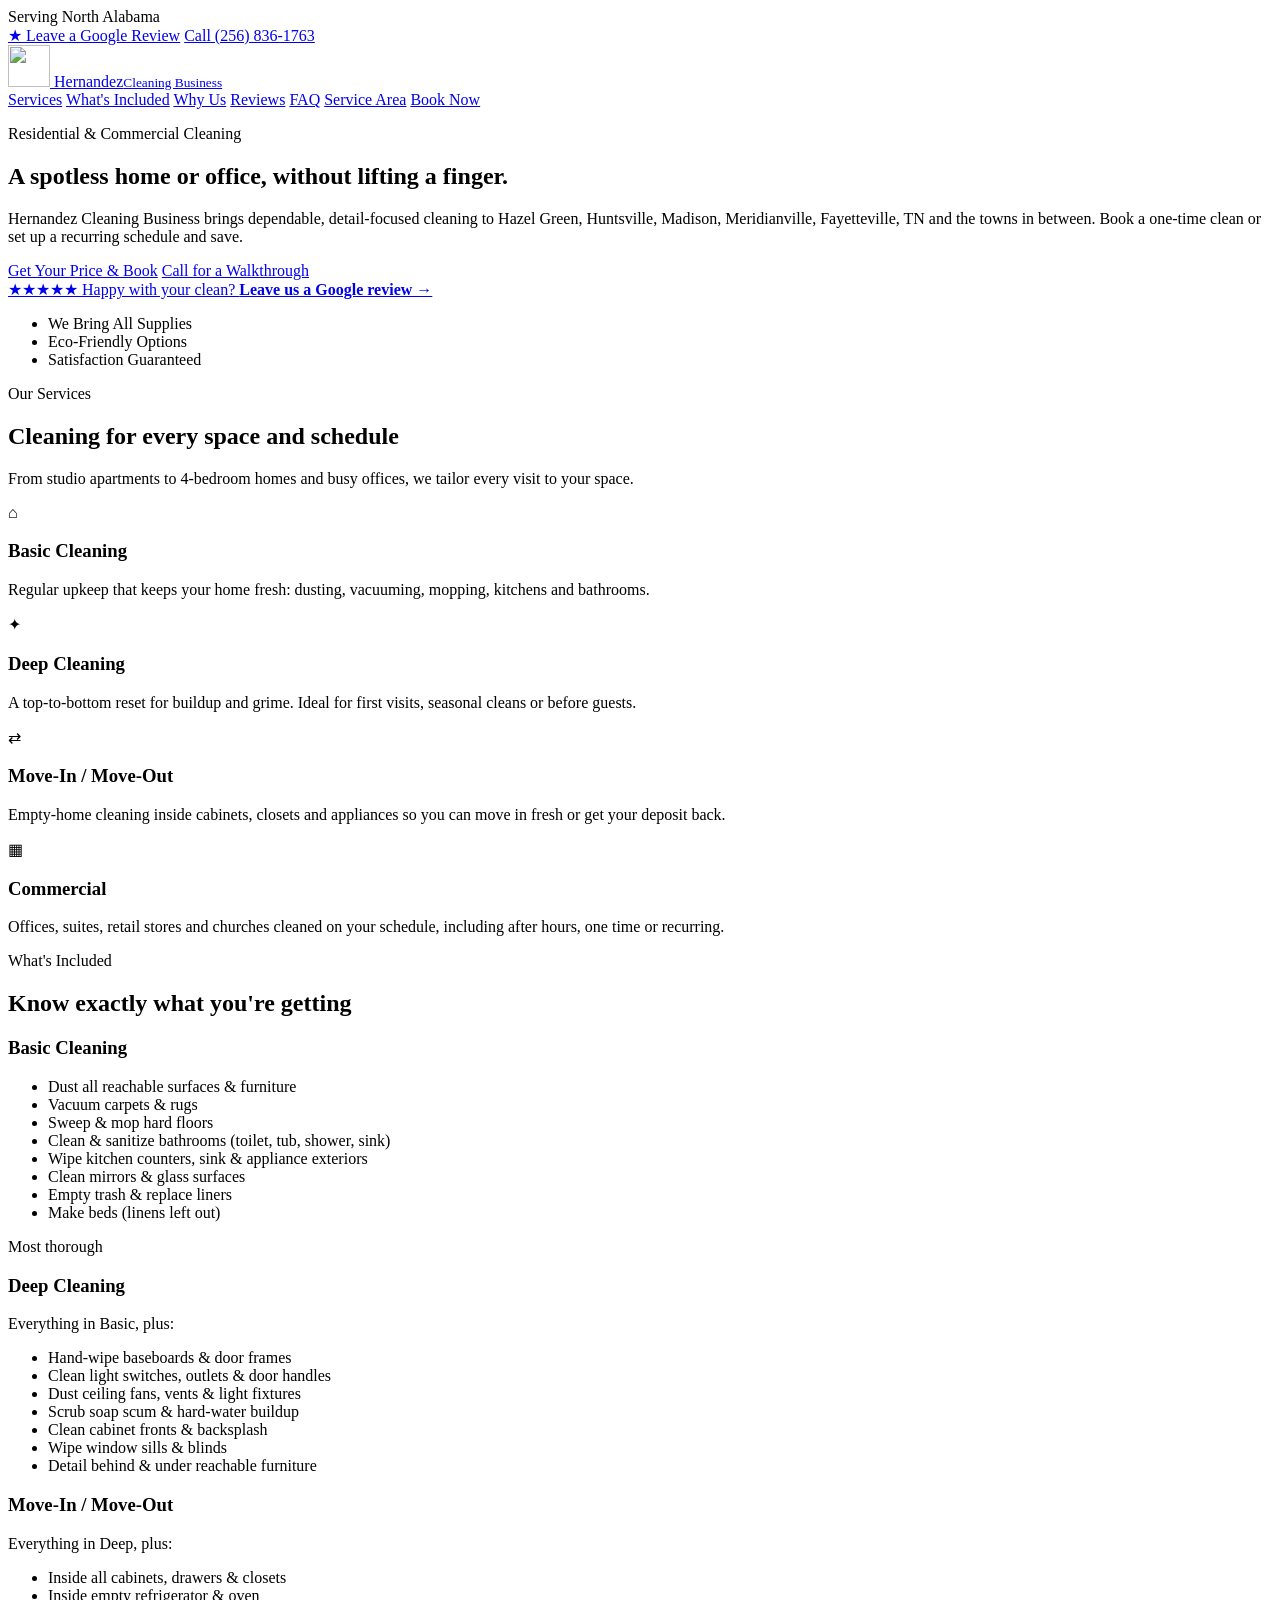
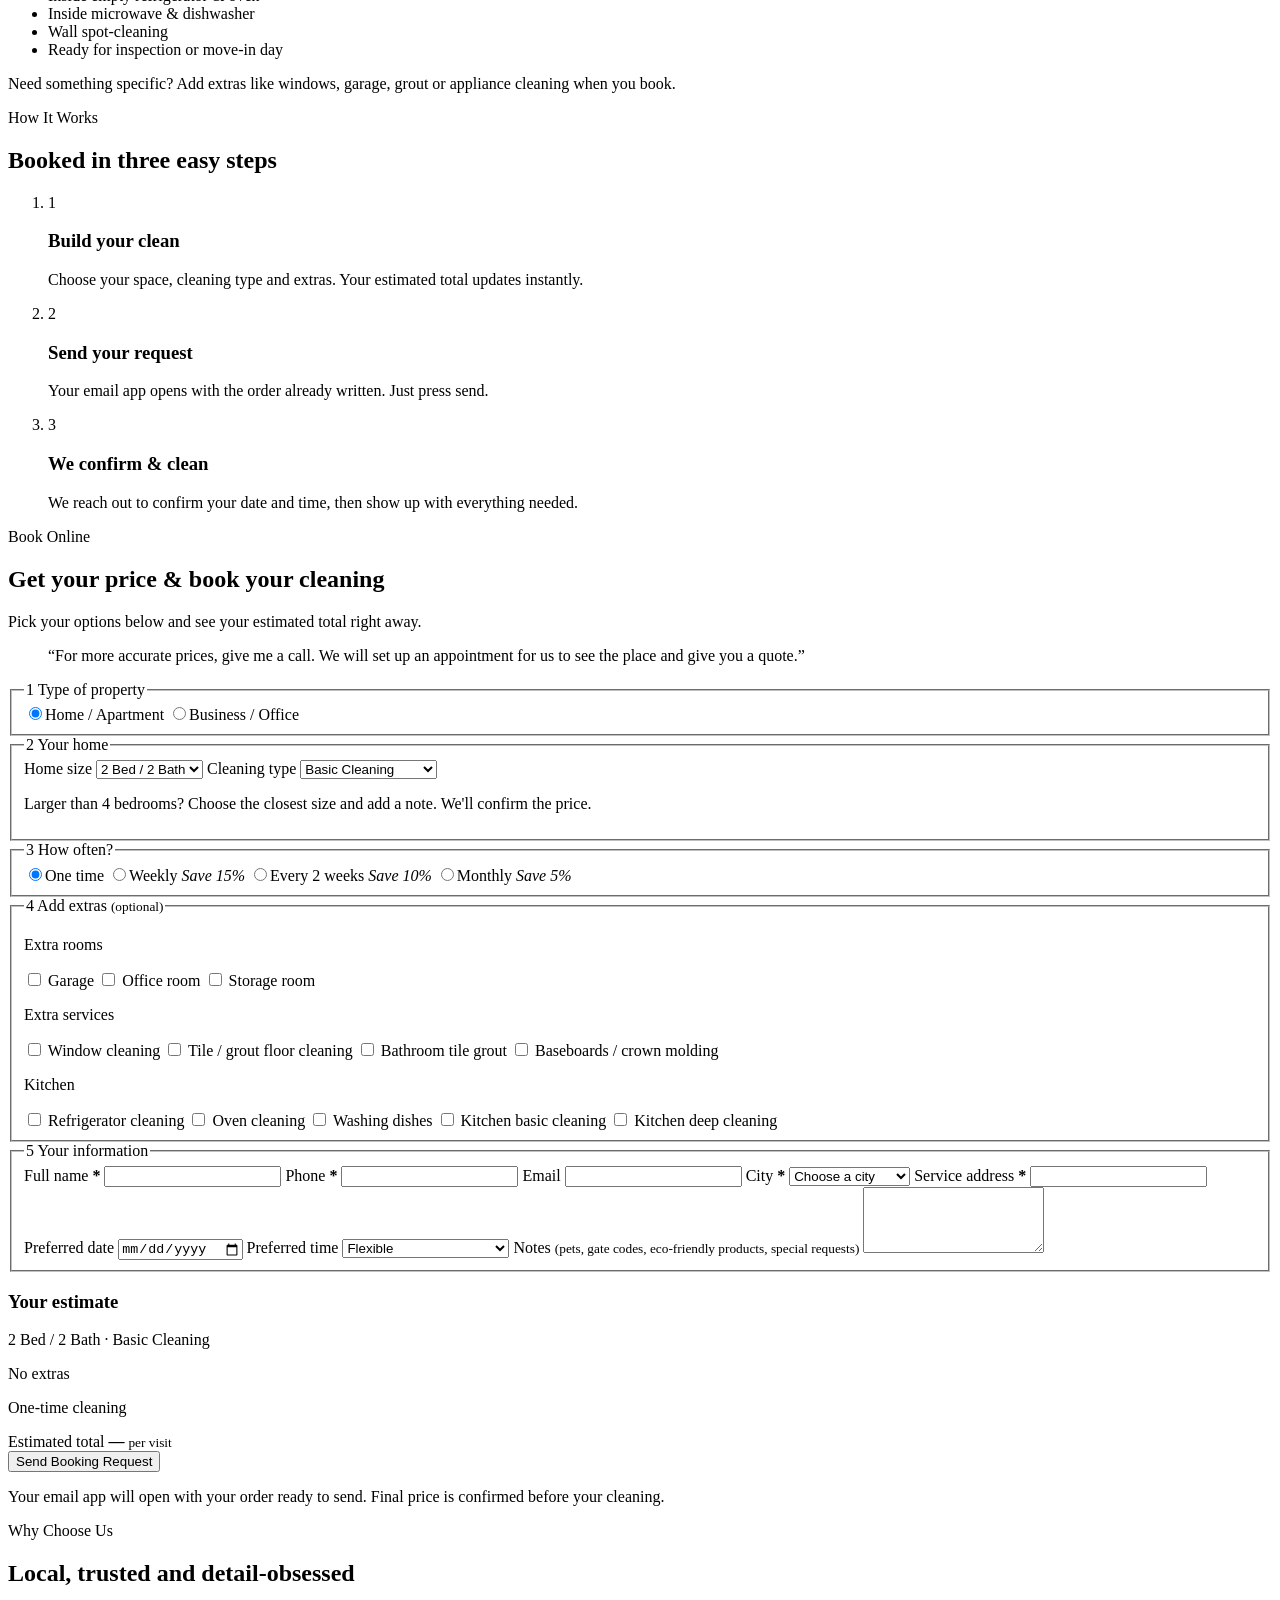
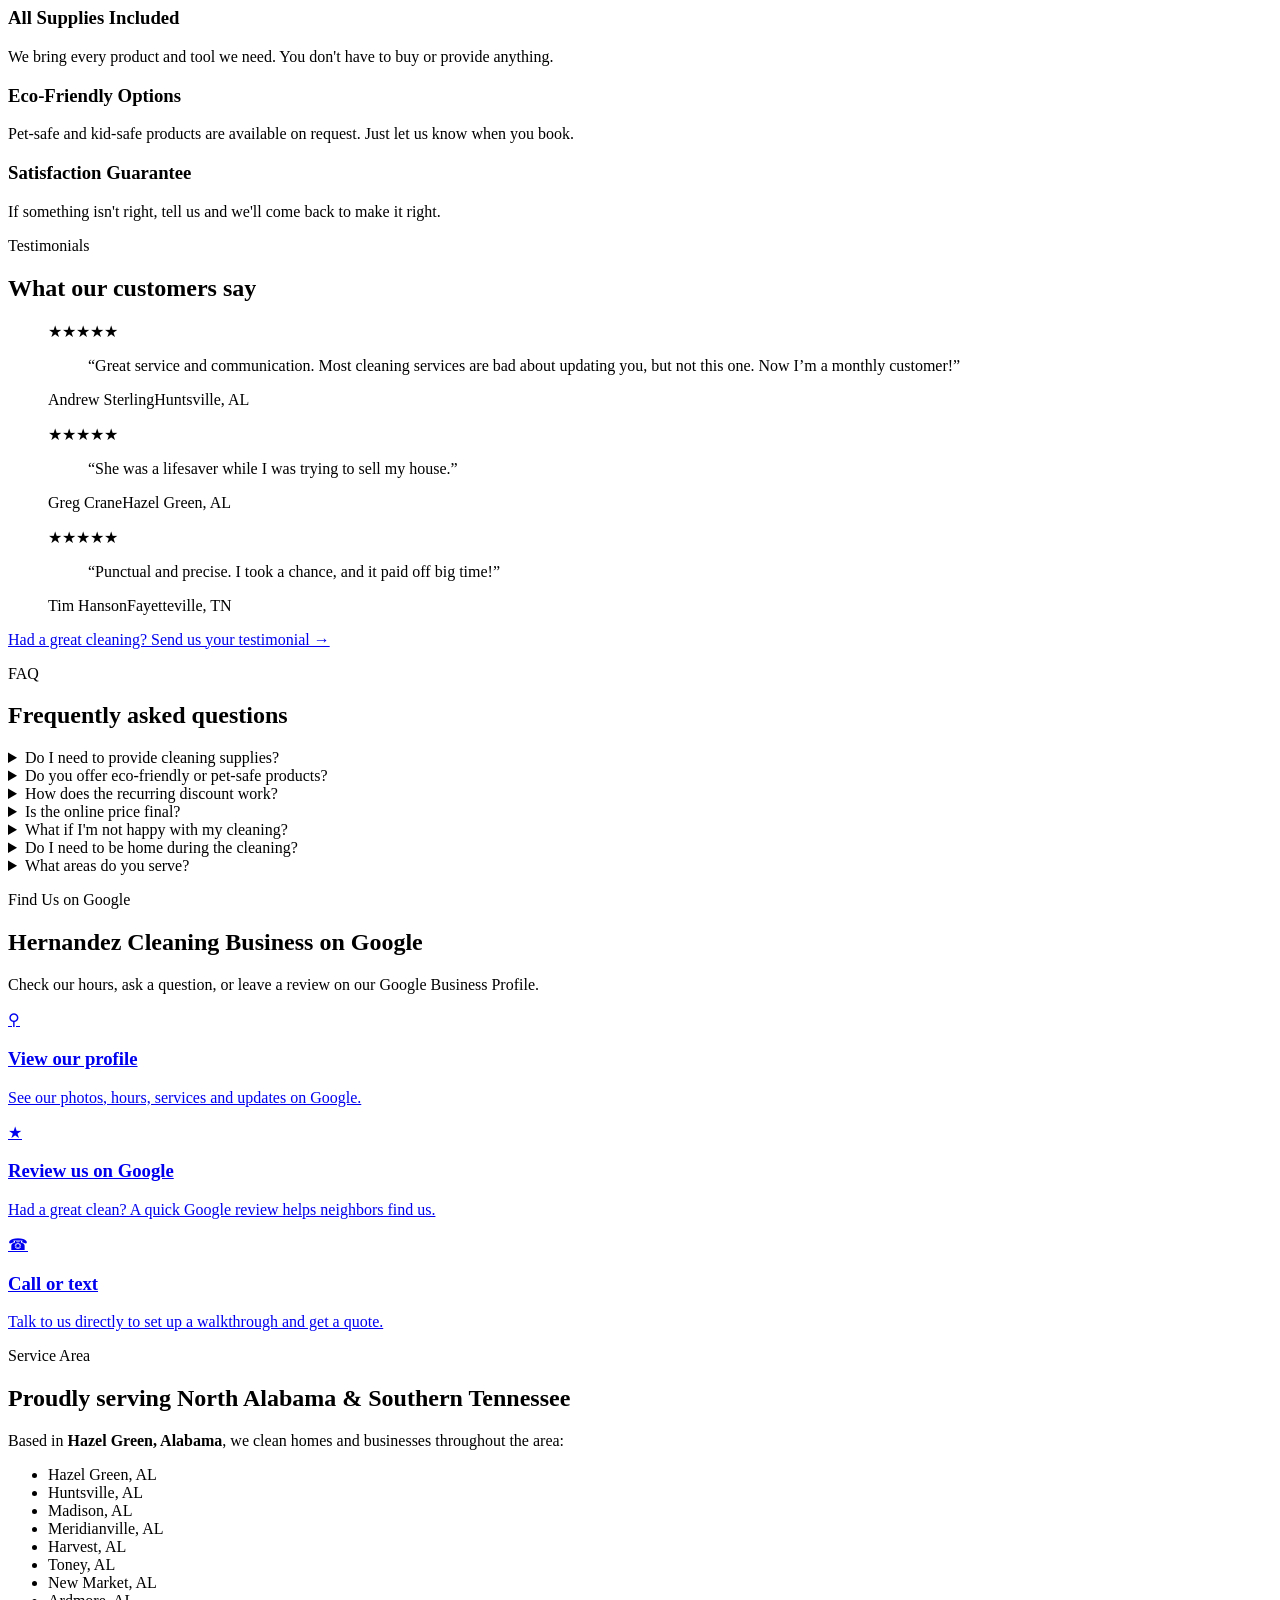
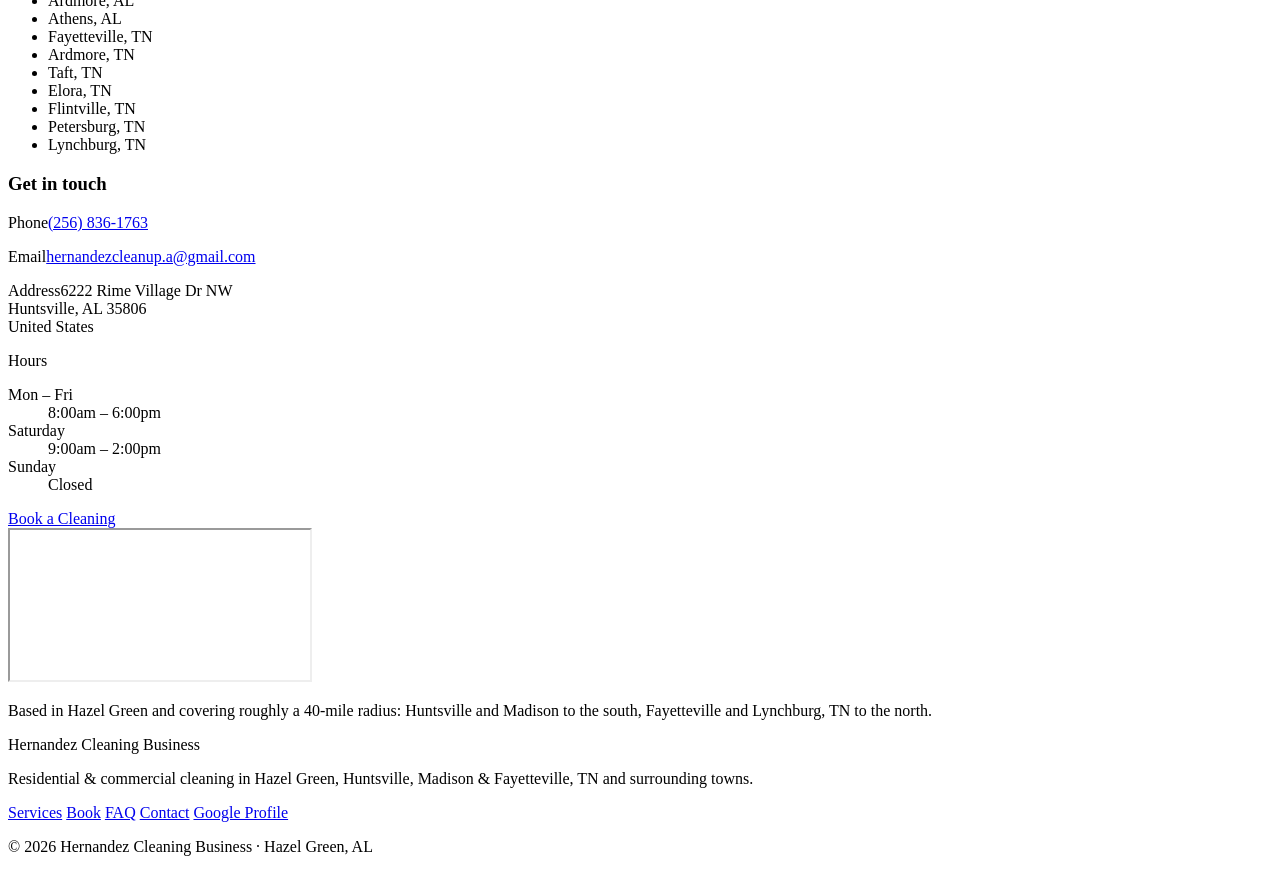
==== index.html @ dbc8b39c "verification" ====
<!DOCTYPE html>
<html lang="en">
<head>
  <meta charset="UTF-8">
  <meta name="viewport" content="width=device-width, initial-scale=1.0">
  <title>Hernandez Cleaning Business | House &amp; Office Cleaning in Huntsville, Madison, Hazel Green &amp; Fayetteville, TN</title>
  <meta name="description" content="Residential and commercial cleaning in Hazel Green, Huntsville, Madison, Meridianville, AL and Fayetteville, TN. Basic, deep, move-in and move-out cleaning. One-time or recurring service. Book online in minutes.">
  <!-- TODO: replace example.com with your real domain once hosted -->
  <link rel="canonical" href="https://www.example.com/">
  <meta name="geo.region" content="US-AL">
  <meta name="geo.placename" content="Hazel Green">
  <meta name="theme-color" content="#23322C">

  <meta property="og:type" content="website">
  <meta property="og:title" content="Hernandez Cleaning Business">
  <meta property="og:description" content="Residential and commercial cleaning in Hazel Green, Huntsville, Madison, Meridianville, AL, Fayetteville, TN and surrounding towns.">
  <meta property="og:url" content="https://www.example.com/">
  <meta property="og:image" content="https://www.example.com/hero-cleaning-supplies.jpg">

  <link rel="icon" href="favicon.ico" sizes="any">
  <link rel="icon" type="image/png" sizes="32x32" href="favicon-32.png">
  <link rel="apple-touch-icon" href="apple-touch-icon.png">

  <link rel="preconnect" href="https://fonts.googleapis.com">
  <link rel="preconnect" href="https://fonts.gstatic.com" crossorigin>
  <link href="https://fonts.googleapis.com/css2?family=Playfair+Display:wght@600;700&family=Inter:wght@400;500;600;700&display=swap" rel="stylesheet">
  <link rel="stylesheet" href="styles.css">

  <!-- Schema.org structured data: helps Google show business info in search results -->
  <script type="application/ld+json">
  {
    "@context": "https://schema.org",
    "@type": "HouseCleaningService",
    "@id": "https://www.example.com/#business",
    "name": "Hernandez Cleaning Business",
    "description": "Residential and commercial cleaning service based in Hazel Green, Alabama, serving Huntsville, Madison, Meridianville, Harvest, Toney, New Market, Ardmore and Athens, AL, plus Fayetteville, Taft, Elora, Flintville, Petersburg and Lynchburg, TN. Basic, deep, move-in and move-out cleaning, one-time or recurring.",
    "url": "https://www.example.com/",
    "email": "hernandezcleanup.a@gmail.com",
    "telephone": "+1-256-836-1763",
    "priceRange": "$$",
    "address": {
      "@type": "PostalAddress",
      "streetAddress": "6222 Rime Village Dr NW",
      "addressLocality": "Huntsville",
      "addressRegion": "AL",
      "postalCode": "35806",
      "addressCountry": "US"
    },
    "areaServed": [
      { "@type": "City", "name": "Hazel Green, AL" },
      { "@type": "City", "name": "Huntsville, AL" },
      { "@type": "City", "name": "Madison, AL" },
      { "@type": "City", "name": "Meridianville, AL" },
      { "@type": "City", "name": "Harvest, AL" },
      { "@type": "City", "name": "Toney, AL" },
      { "@type": "City", "name": "New Market, AL" },
      { "@type": "City", "name": "Ardmore, AL" },
      { "@type": "City", "name": "Athens, AL" },
      { "@type": "City", "name": "Fayetteville, TN" },
      { "@type": "City", "name": "Ardmore, TN" },
      { "@type": "City", "name": "Taft, TN" },
      { "@type": "City", "name": "Elora, TN" },
      { "@type": "City", "name": "Flintville, TN" },
      { "@type": "City", "name": "Petersburg, TN" },
      { "@type": "City", "name": "Lynchburg, TN" }
    ],
    "geo": { "@type": "GeoCoordinates", "latitude": 34.9323, "longitude": -86.5719 },
    "hasMap": "https://www.google.com/maps/place/Hazel+Green,+AL+35750",
    "openingHoursSpecification": [
      { "@type": "OpeningHoursSpecification", "dayOfWeek": ["Monday", "Tuesday", "Wednesday", "Thursday", "Friday"], "opens": "08:00", "closes": "18:00" },
      { "@type": "OpeningHoursSpecification", "dayOfWeek": "Saturday", "opens": "09:00", "closes": "14:00" }
    ],
    "currenciesAccepted": "USD",
    "potentialAction": {
      "@type": "ReserveAction",
      "target": "https://www.example.com/#order",
      "name": "Book a cleaning"
    },
    "sameAs": [
      "https://www.google.com/search?q=Hernandez+Cleaning+Business+Hazel+Green+AL"
    ],
    "hasOfferCatalog": {
      "@type": "OfferCatalog",
      "name": "Cleaning Services",
      "itemListElement": [
        { "@type": "Offer", "itemOffered": { "@type": "Service", "name": "Basic House Cleaning" } },
        { "@type": "Offer", "itemOffered": { "@type": "Service", "name": "Deep House Cleaning" } },
        { "@type": "Offer", "itemOffered": { "@type": "Service", "name": "Move-In Cleaning" } },
        { "@type": "Offer", "itemOffered": { "@type": "Service", "name": "Move-Out Cleaning" } },
        { "@type": "Offer", "itemOffered": { "@type": "Service", "name": "Commercial Office Cleaning" } },
        { "@type": "Offer", "itemOffered": { "@type": "Service", "name": "Recurring Cleaning (weekly, biweekly, monthly)" } }
      ]
    }
  }
  </script>
</head>
<body>

  <div class="topbar">
    <div class="container topbar-inner">
      <span>Serving North Alabama</span>
      <div class="topbar-links">
        <!-- TODO: replace with the review link from the Google Business Profile dashboard ("Ask for reviews") -->
        <a href="https://www.google.com/search?q=Hernandez+Cleaning+Business+Hazel+Green+AL+reviews" target="_blank" rel="noopener">&#9733; Leave a Google Review</a>
        <a href="tel:+12568361763">Call (256) 836-1763</a>
      </div>
    </div>
  </div>

  <header class="site-header">
    <div class="container header-inner">
      <a href="#top" class="logo">
        <img class="logo-mark" src="logo-mark.png" width="42" height="42" alt="">
        <span class="logo-text">Hernandez<small>Cleaning Business</small></span>
      </a>
      <nav aria-label="Main">
        <a href="#services">Services</a>
        <a href="#included">What's Included</a>
        <a href="#why">Why Us</a>
        <a href="#reviews">Reviews</a>
        <a href="#faq">FAQ</a>
        <a href="#contact">Service Area</a>
        <a href="#order" class="btn btn-sm">Book Now</a>
      </nav>
    </div>
  </header>

  <main id="top">

    <!-- Hero -->
    <section class="hero">
      <div class="container hero-inner">
        <p class="eyebrow">Residential &amp; Commercial Cleaning</p>
        <h1>A spotless home or office, without lifting a finger.</h1>
        <p class="lead">Hernandez Cleaning Business brings dependable, detail-focused cleaning to Hazel Green, Huntsville, Madison, Meridianville, Fayetteville, TN and the towns in between. Book a one-time clean or set up a recurring schedule and save.</p>
        <div class="hero-buttons">
          <a href="#order" class="btn btn-light">Get Your Price &amp; Book</a>
          <a href="tel:+12568361763" class="btn btn-ghost">Call for a Walkthrough</a>
        </div>
        <!-- TODO: replace with the review link from the Google Business Profile dashboard ("Ask for reviews") -->
        <a href="https://www.google.com/search?q=Hernandez+Cleaning+Business+Hazel+Green+AL+reviews" class="review-link" target="_blank" rel="noopener">
          <span class="review-stars" aria-hidden="true">&#9733;&#9733;&#9733;&#9733;&#9733;</span>
          Happy with your clean? <strong>Leave us a Google review &rarr;</strong>
        </a>
        <ul class="badges">
          <li>We Bring All Supplies</li>
          <li>Eco-Friendly Options</li>
          <li>Satisfaction Guaranteed</li>
        </ul>
      </div>
    </section>

    <!-- Services -->
    <section id="services" class="section">
      <div class="container">
        <header class="section-head">
          <p class="eyebrow">Our Services</p>
          <h2>Cleaning for every space and schedule</h2>
          <p>From studio apartments to 4-bedroom homes and busy offices, we tailor every visit to your space.</p>
        </header>
        <div class="cards cards-4">
          <article class="card">
            <div class="card-icon" aria-hidden="true">&#8962;</div>
            <h3>Basic Cleaning</h3>
            <p>Regular upkeep that keeps your home fresh: dusting, vacuuming, mopping, kitchens and bathrooms.</p>
          </article>
          <article class="card">
            <div class="card-icon" aria-hidden="true">&#10022;</div>
            <h3>Deep Cleaning</h3>
            <p>A top-to-bottom reset for buildup and grime. Ideal for first visits, seasonal cleans or before guests.</p>
          </article>
          <article class="card">
            <div class="card-icon" aria-hidden="true">&#8644;</div>
            <h3>Move-In / Move-Out</h3>
            <p>Empty-home cleaning inside cabinets, closets and appliances so you can move in fresh or get your deposit back.</p>
          </article>
          <article class="card">
            <div class="card-icon" aria-hidden="true">&#9638;</div>
            <h3>Commercial</h3>
            <p>Offices, suites, retail stores and churches cleaned on your schedule, including after hours, one time or recurring.</p>
          </article>
        </div>
      </div>
    </section>

    <!-- What's included -->
    <section id="included" class="section alt">
      <div class="container">
        <header class="section-head">
          <p class="eyebrow">What's Included</p>
          <h2>Know exactly what you're getting</h2>
        </header>
        <div class="compare">
          <div class="compare-col">
            <h3>Basic Cleaning</h3>
            <ul class="checklist">
              <li>Dust all reachable surfaces &amp; furniture</li>
              <li>Vacuum carpets &amp; rugs</li>
              <li>Sweep &amp; mop hard floors</li>
              <li>Clean &amp; sanitize bathrooms (toilet, tub, shower, sink)</li>
              <li>Wipe kitchen counters, sink &amp; appliance exteriors</li>
              <li>Clean mirrors &amp; glass surfaces</li>
              <li>Empty trash &amp; replace liners</li>
              <li>Make beds (linens left out)</li>
            </ul>
          </div>
          <div class="compare-col featured">
            <span class="tag">Most thorough</span>
            <h3>Deep Cleaning</h3>
            <p class="compare-sub">Everything in Basic, plus:</p>
            <ul class="checklist">
              <li>Hand-wipe baseboards &amp; door frames</li>
              <li>Clean light switches, outlets &amp; door handles</li>
              <li>Dust ceiling fans, vents &amp; light fixtures</li>
              <li>Scrub soap scum &amp; hard-water buildup</li>
              <li>Clean cabinet fronts &amp; backsplash</li>
              <li>Wipe window sills &amp; blinds</li>
              <li>Detail behind &amp; under reachable furniture</li>
            </ul>
          </div>
          <div class="compare-col">
            <h3>Move-In / Move-Out</h3>
            <p class="compare-sub">Everything in Deep, plus:</p>
            <ul class="checklist">
              <li>Inside all cabinets, drawers &amp; closets</li>
              <li>Inside empty refrigerator &amp; oven</li>
              <li>Inside microwave &amp; dishwasher</li>
              <li>Wall spot-cleaning</li>
              <li>Ready for inspection or move-in day</li>
            </ul>
          </div>
        </div>
        <p class="note center">Need something specific? Add extras like windows, garage, grout or appliance cleaning when you book.</p>
      </div>
    </section>

    <!-- How it works -->
    <section class="section">
      <div class="container">
        <header class="section-head">
          <p class="eyebrow">How It Works</p>
          <h2>Booked in three easy steps</h2>
        </header>
        <ol class="steps">
          <li>
            <span class="step-num">1</span>
            <h3>Build your clean</h3>
            <p>Choose your space, cleaning type and extras. Your estimated total updates instantly.</p>
          </li>
          <li>
            <span class="step-num">2</span>
            <h3>Send your request</h3>
            <p>Your email app opens with the order already written. Just press send.</p>
          </li>
          <li>
            <span class="step-num">3</span>
            <h3>We confirm &amp; clean</h3>
            <p>We reach out to confirm your date and time, then show up with everything needed.</p>
          </li>
        </ol>
      </div>
    </section>

    <!-- Booking -->
    <section id="order" class="section alt">
      <div class="container">
        <header class="section-head">
          <p class="eyebrow">Book Online</p>
          <h2>Get your price &amp; book your cleaning</h2>
          <p>Pick your options below and see your estimated total right away.</p>
        </header>

        <blockquote class="quote">
          &ldquo;For more accurate prices, give me a call. We will set up an appointment for us to see the place and give you a quote.&rdquo;
        </blockquote>

        <!-- Without JavaScript this falls back to a plain mailto form (no total) -->
        <form id="order-form" class="order" action="mailto:hernandezcleanup.a@gmail.com?subject=New%20Cleaning%20Order" method="post" enctype="text/plain" novalidate>
          <div class="order-fields">

            <fieldset>
              <legend><span>1</span> Type of property</legend>
              <div class="choice-row">
                <label class="choice"><input type="radio" name="propertyType" value="residential" checked><span>Home / Apartment</span></label>
                <label class="choice"><input type="radio" name="propertyType" value="commercial"><span>Business / Office</span></label>
              </div>
            </fieldset>

            <fieldset id="residential-fields">
              <legend><span>2</span> Your home</legend>
              <div class="grid-2">
                <label>Home size
                  <select name="homeSize" id="homeSize">
                    <option value="studio">Studio</option>
                    <option value="1-1">1 Bed / 1 Bath</option>
                    <option value="2-1">2 Bed / 1 Bath</option>
                    <option value="2-2" selected>2 Bed / 2 Bath</option>
                    <option value="3-1">3 Bed / 1 Bath</option>
                    <option value="3-2">3 Bed / 2 Bath</option>
                    <option value="4-1">4 Bed / 1 Bath</option>
                    <option value="4-2">4 Bed / 2 Bath</option>
                    <option value="4-3">4 Bed / 3 Bath</option>
                  </select>
                </label>
                <label>Cleaning type
                  <select name="cleanType" id="cleanType">
                    <option value="basic">Basic Cleaning</option>
                    <option value="deep">Deep Cleaning</option>
                    <option value="movein">Move-In Cleaning</option>
                    <option value="moveout">Move-Out Cleaning</option>
                  </select>
                </label>
              </div>
              <p class="hint">Larger than 4 bedrooms? Choose the closest size and add a note. We'll confirm the price.</p>
            </fieldset>

            <fieldset id="commercial-fields" hidden>
              <legend><span>2</span> Your business</legend>
              <div class="grid-2">
                <label>Space size
                  <select name="commercialSize" id="commercialSize">
                    <option value="small">Small office / suite (up to 1,500 sq ft)</option>
                    <option value="medium">Medium office (1,500 &ndash; 3,000 sq ft)</option>
                    <option value="large">Large office (3,000 &ndash; 5,000 sq ft)</option>
                    <option value="xl">Over 5,000 sq ft</option>
                  </select>
                </label>
                <label>Type of business
                  <input type="text" name="businessType" id="businessType" placeholder="e.g. office, retail, church">
                </label>
              </div>
              <p class="hint">Includes trash removal, dusting, surface wipe-down, restrooms, break room, vacuuming and mopping.</p>
            </fieldset>

            <fieldset>
              <legend><span>3</span> How often?</legend>
              <div class="choice-row choice-row-4">
                <label class="choice"><input type="radio" name="frequency" value="once" checked><span>One time</span></label>
                <label class="choice"><input type="radio" name="frequency" value="weekly"><span>Weekly <em>Save 15%</em></span></label>
                <label class="choice"><input type="radio" name="frequency" value="biweekly"><span>Every 2 weeks <em>Save 10%</em></span></label>
                <label class="choice"><input type="radio" name="frequency" value="monthly"><span>Monthly <em>Save 5%</em></span></label>
              </div>
              <p class="hint" id="freq-hint" hidden>Move-in and move-out cleanings are one-time services.</p>
            </fieldset>

            <fieldset>
              <legend><span>4</span> Add extras <small>(optional)</small></legend>
              <div class="extras">
                <p class="extras-group">Extra rooms</p>
                <label class="check"><input type="checkbox" name="extra" value="garage"> Garage</label>
                <label class="check"><input type="checkbox" name="extra" value="office"> Office room</label>
                <label class="check"><input type="checkbox" name="extra" value="storage"> Storage room</label>

                <p class="extras-group">Extra services</p>
                <label class="check"><input type="checkbox" name="extra" value="windows"> Window cleaning</label>
                <label class="check"><input type="checkbox" name="extra" value="tileFloors"> Tile / grout floor cleaning</label>
                <label class="check"><input type="checkbox" name="extra" value="bathGrout"> Bathroom tile grout</label>
                <label class="check"><input type="checkbox" name="extra" value="baseboards"> Baseboards / crown molding</label>

                <p class="extras-group">Kitchen</p>
                <label class="check"><input type="checkbox" name="extra" value="fridge"> Refrigerator cleaning</label>
                <label class="check"><input type="checkbox" name="extra" value="oven"> Oven cleaning</label>
                <label class="check"><input type="checkbox" name="extra" value="dishes"> Washing dishes</label>
                <label class="check"><input type="checkbox" name="extra" value="kitchenBasic"> Kitchen basic cleaning</label>
                <label class="check"><input type="checkbox" name="extra" value="kitchenDeep"> Kitchen deep cleaning</label>
              </div>
            </fieldset>

            <fieldset>
              <legend><span>5</span> Your information</legend>
              <div class="grid-2">
                <label>Full name <b>*</b>
                  <input type="text" name="name" id="name" autocomplete="name" required>
                </label>
                <label>Phone <b>*</b>
                  <input type="tel" name="phone" id="phone" autocomplete="tel" required>
                </label>
                <label>Email
                  <input type="email" name="email" id="email" autocomplete="email">
                </label>
                <label>City <b>*</b>
                  <select name="city" id="city" required>
                    <option value="">Choose a city</option>
                    <option>Hazel Green, AL</option>
                    <option>Huntsville, AL</option>
                    <option>Madison, AL</option>
                    <option>Meridianville, AL</option>
                    <option>Harvest, AL</option>
                    <option>Toney, AL</option>
                    <option>New Market, AL</option>
                    <option>Ardmore, AL</option>
                    <option>Athens, AL</option>
                    <option>Fayetteville, TN</option>
                    <option>Ardmore, TN</option>
                    <option>Taft, TN</option>
                    <option>Elora, TN</option>
                    <option>Flintville, TN</option>
                    <option>Petersburg, TN</option>
                    <option>Lynchburg, TN</option>
                    <option>Other (nearby)</option>
                  </select>
                </label>
                <label class="span-2">Service address <b>*</b>
                  <input type="text" name="address" id="address" autocomplete="street-address" required>
                </label>
                <label>Preferred date
                  <input type="date" name="date" id="date">
                </label>
                <label>Preferred time
                  <select name="time" id="time">
                    <option>Flexible</option>
                    <option>Morning (8am &ndash; 12pm)</option>
                    <option>Afternoon (12pm &ndash; 5pm)</option>
                    <option>Evening / after hours</option>
                  </select>
                </label>
                <label class="span-2">Notes <small>(pets, gate codes, eco-friendly products, special requests)</small>
                  <textarea name="notes" id="notes" rows="4"></textarea>
                </label>
              </div>
            </fieldset>
          </div>

          <aside class="summary" aria-live="polite">
            <h3>Your estimate</h3>
            <p class="summary-line" id="summary-service">2 Bed / 2 Bath &middot; Basic Cleaning</p>
            <p class="summary-line" id="summary-extras">No extras</p>
            <p class="summary-line" id="summary-freq">One-time cleaning</p>
            <div class="total">
              <span>Estimated total</span>
              <strong id="total">&mdash;</strong>
              <small id="total-note">per visit</small>
            </div>
            <p class="form-error" id="form-error" role="alert" hidden></p>
            <button type="submit" class="btn btn-full">Send Booking Request</button>
            <p class="fine">Your email app will open with your order ready to send. Final price is confirmed before your cleaning.</p>

            <div id="fallback" class="fallback" hidden>
              <p><strong>Email app didn't open?</strong> Copy your order and email it to <a href="mailto:hernandezcleanup.a@gmail.com">hernandezcleanup.a@gmail.com</a>.</p>
              <button type="button" class="btn btn-outline btn-full" id="copy-btn">Copy order details</button>
            </div>
          </aside>
        </form>
      </div>
    </section>

    <!-- Why us -->
    <section id="why" class="section dark">
      <div class="container">
        <header class="section-head">
          <p class="eyebrow">Why Choose Us</p>
          <h2>Local, trusted and detail-obsessed</h2>
        </header>
        <div class="cards cards-3">
          <article class="feature">
            <h3>All Supplies Included</h3>
            <p>We bring every product and tool we need. You don't have to buy or provide anything.</p>
          </article>
          <article class="feature">
            <h3>Eco-Friendly Options</h3>
            <p>Pet-safe and kid-safe products are available on request. Just let us know when you book.</p>
          </article>
          <article class="feature">
            <h3>Satisfaction Guarantee</h3>
            <p>If something isn't right, tell us and we'll come back to make it right.</p>
          </article>
        </div>
      </div>
    </section>

    <!-- Testimonials -->
    <section id="reviews" class="section">
      <div class="container">
        <header class="section-head">
          <p class="eyebrow">Testimonials</p>
          <h2>What our customers say</h2>
        </header>
        <!-- Replace these with real customer testimonials (with their permission). Copy a <figure> block to add more. -->
        <div class="cards cards-3">
          <figure class="testimonial">
            <div class="stars" aria-label="5 out of 5 stars">&#9733;&#9733;&#9733;&#9733;&#9733;</div>
            <blockquote>&ldquo;Great service and communication. Most cleaning services are bad about updating you, but not this one. Now I&rsquo;m a monthly customer!&rdquo;</blockquote>
            <figcaption>Andrew Sterling<span>Huntsville, AL</span></figcaption>
          </figure>
          <figure class="testimonial">
            <div class="stars" aria-label="5 out of 5 stars">&#9733;&#9733;&#9733;&#9733;&#9733;</div>
            <blockquote>&ldquo;She was a lifesaver while I was trying to sell my house.&rdquo;</blockquote>
            <figcaption>Greg Crane<span>Hazel Green, AL</span></figcaption>
          </figure>
          <figure class="testimonial">
            <div class="stars" aria-label="5 out of 5 stars">&#9733;&#9733;&#9733;&#9733;&#9733;</div>
            <blockquote>&ldquo;Punctual and precise. I took a chance, and it paid off big time!&rdquo;</blockquote>
            <figcaption>Tim Hanson<span>Fayetteville, TN</span></figcaption>
          </figure>
        </div>
        <p class="center"><a href="mailto:hernandezcleanup.a@gmail.com?subject=My%20Testimonial">Had a great cleaning? Send us your testimonial &rarr;</a></p>
      </div>
    </section>

    <!-- FAQ -->
    <section id="faq" class="section alt">
      <div class="container narrow">
        <header class="section-head">
          <p class="eyebrow">FAQ</p>
          <h2>Frequently asked questions</h2>
        </header>
        <div class="faq">
          <details>
            <summary>Do I need to provide cleaning supplies?</summary>
            <p>No. We bring all of the products and equipment needed for your cleaning.</p>
          </details>
          <details>
            <summary>Do you offer eco-friendly or pet-safe products?</summary>
            <p>Yes. Mention it in the notes when you book and we'll use eco-friendly products that are safe for kids and pets.</p>
          </details>
          <details>
            <summary>How does the recurring discount work?</summary>
            <p>Recurring basic and deep cleanings save 15% when booked weekly, 10% every two weeks, or 5% monthly. The discount is applied to your estimate automatically.</p>
          </details>
          <details>
            <summary>Is the online price final?</summary>
            <p>The online total is an estimate based on the size and options you choose. For the most accurate price, give us a call and we'll set up a walkthrough to see the place and give you a quote.</p>
          </details>
          <details>
            <summary>What if I'm not happy with my cleaning?</summary>
            <p>Let us know and we'll come back to take care of anything we missed. That's our satisfaction guarantee.</p>
          </details>
          <details>
            <summary>Do I need to be home during the cleaning?</summary>
            <p>No. Many clients give us a key, door code or lockbox. Just add the details in the notes when you book.</p>
          </details>
          <details>
            <summary>What areas do you serve?</summary>
            <p>We're based in Hazel Green, AL and serve Huntsville, Madison, Meridianville, Harvest, Toney, New Market, Ardmore and Athens, AL, plus Fayetteville, Taft, Elora, Flintville, Petersburg and Lynchburg, TN. Not sure if you're in range? Give us a call.</p>
          </details>
        </div>
      </div>
    </section>

    <!-- Google Business Profile -->
    <!-- TODO: once the Google Business Profile is verified, replace every
         "google.com/search?q=Hernandez..." link below with the real profile links:
         - Profile link: Google Maps > your listing > Share > Copy link
         - Review link:  Business Profile dashboard > "Ask for reviews" (looks like https://g.page/r/XXXX/review)
         Also put the profile link in "sameAs" in the schema at the top of this file. -->
    <section id="google" class="section alt">
      <div class="container">
        <header class="section-head">
          <p class="eyebrow">Find Us on Google</p>
          <h2>Hernandez Cleaning Business on Google</h2>
          <p>Check our hours, ask a question, or leave a review on our Google Business Profile.</p>
        </header>
        <div class="cards cards-3">
          <a class="card gbp-card" href="https://www.google.com/search?q=Hernandez+Cleaning+Business+Hazel+Green+AL" target="_blank" rel="noopener">
            <div class="card-icon" aria-hidden="true">&#9906;</div>
            <h3>View our profile</h3>
            <p>See our photos, hours, services and updates on Google.</p>
          </a>
          <a class="card gbp-card" href="https://www.google.com/search?q=Hernandez+Cleaning+Business+Hazel+Green+AL+reviews" target="_blank" rel="noopener">
            <div class="card-icon" aria-hidden="true">&#9733;</div>
            <h3>Review us on Google</h3>
            <p>Had a great clean? A quick Google review helps neighbors find us.</p>
          </a>
          <a class="card gbp-card" href="tel:+12568361763">
            <div class="card-icon" aria-hidden="true">&#9742;</div>
            <h3>Call or text</h3>
            <p>Talk to us directly to set up a walkthrough and get a quote.</p>
          </a>
        </div>
      </div>
    </section>

    <!-- Contact / service area -->
    <section id="contact" class="section">
      <div class="container contact">
        <div>
          <p class="eyebrow">Service Area</p>
          <h2>Proudly serving North Alabama &amp; Southern Tennessee</h2>
          <p>Based in <strong>Hazel Green, Alabama</strong>, we clean homes and businesses throughout the area:</p>
          <ul class="areas">
            <li>Hazel Green, AL</li>
            <li>Huntsville, AL</li>
            <li>Madison, AL</li>
            <li>Meridianville, AL</li>
            <li>Harvest, AL</li>
            <li>Toney, AL</li>
            <li>New Market, AL</li>
            <li>Ardmore, AL</li>
            <li>Athens, AL</li>
            <li>Fayetteville, TN</li>
            <li>Ardmore, TN</li>
            <li>Taft, TN</li>
            <li>Elora, TN</li>
            <li>Flintville, TN</li>
            <li>Petersburg, TN</li>
            <li>Lynchburg, TN</li>
          </ul>
        </div>
        <div class="contact-card">
          <h3>Get in touch</h3>
          <p><span>Phone</span><a href="tel:+12568361763">(256) 836-1763</a></p>
          <p><span>Email</span><a href="mailto:hernandezcleanup.a@gmail.com">hernandezcleanup.a@gmail.com</a></p>
          <p><span>Address</span>6222 Rime Village Dr NW<br>Huntsville, AL 35806<br>United States</p>
          <!-- TODO: keep these hours identical to the hours on the Google Business Profile and in the schema at the top -->
          <div class="hours">
            <span>Hours</span>
            <dl>
              <dt>Mon &ndash; Fri</dt><dd>8:00am &ndash; 6:00pm</dd>
              <dt>Saturday</dt><dd>9:00am &ndash; 2:00pm</dd>
              <dt>Sunday</dt><dd>Closed</dd>
            </dl>
          </div>
          <a href="#order" class="btn btn-full">Book a Cleaning</a>
        </div>
      </div>
      <div class="container">
        <!-- Map is centered on the town, not a street address, so a home base stays private.
             Once the Google Business Profile is live you can swap this src for the listing's own
             embed: Google Maps > your listing > Share > Embed a map > copy the src URL. -->
        <div class="map">
          <iframe
            title="Map of Hernandez Cleaning Business service area around Hazel Green, AL"
            src="https://maps.google.com/maps?q=Hazel%20Green%2C%20AL%2035750&amp;z=9&amp;output=embed"
            loading="lazy"
            referrerpolicy="no-referrer-when-downgrade"
            allowfullscreen></iframe>
        </div>
        <p class="note center">Based in Hazel Green and covering roughly a 40-mile radius: Huntsville and Madison to the south, Fayetteville and Lynchburg, TN to the north.</p>
      </div>
    </section>

  </main>

  <footer class="site-footer">
    <div class="container footer-inner">
      <div>
        <p class="footer-logo">Hernandez Cleaning Business</p>
        <p>Residential &amp; commercial cleaning in Hazel Green, Huntsville, Madison &amp; Fayetteville, TN and surrounding towns.</p>
      </div>
      <nav aria-label="Footer">
        <a href="#services">Services</a>
        <a href="#order">Book</a>
        <a href="#faq">FAQ</a>
        <a href="#contact">Contact</a>
        <a href="https://www.google.com/search?q=Hernandez+Cleaning+Business+Hazel+Green+AL" target="_blank" rel="noopener">Google Profile</a>
      </nav>
      <p class="copyright">&copy; 2026 Hernandez Cleaning Business &middot; Hazel Green, AL</p>
    </div>
  </footer>

  <script src="script.js"></script>
</body>
</html>
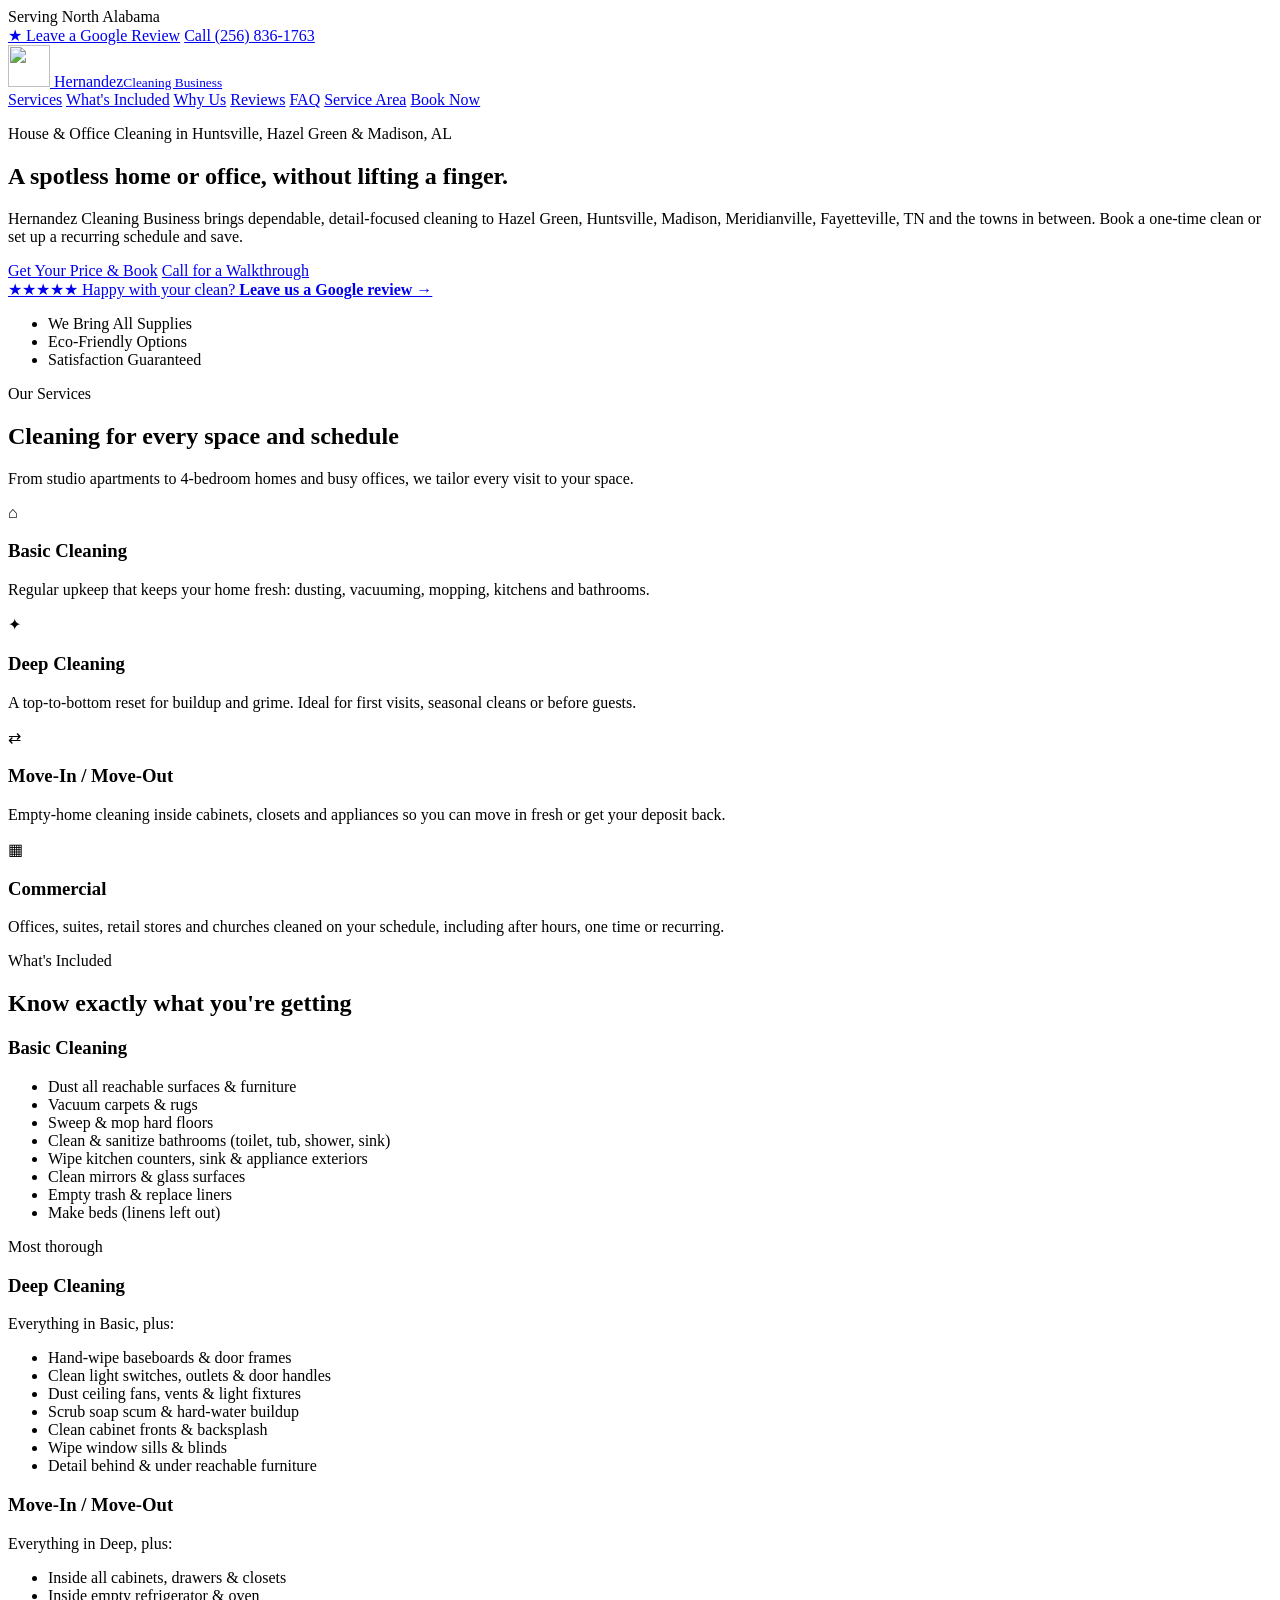
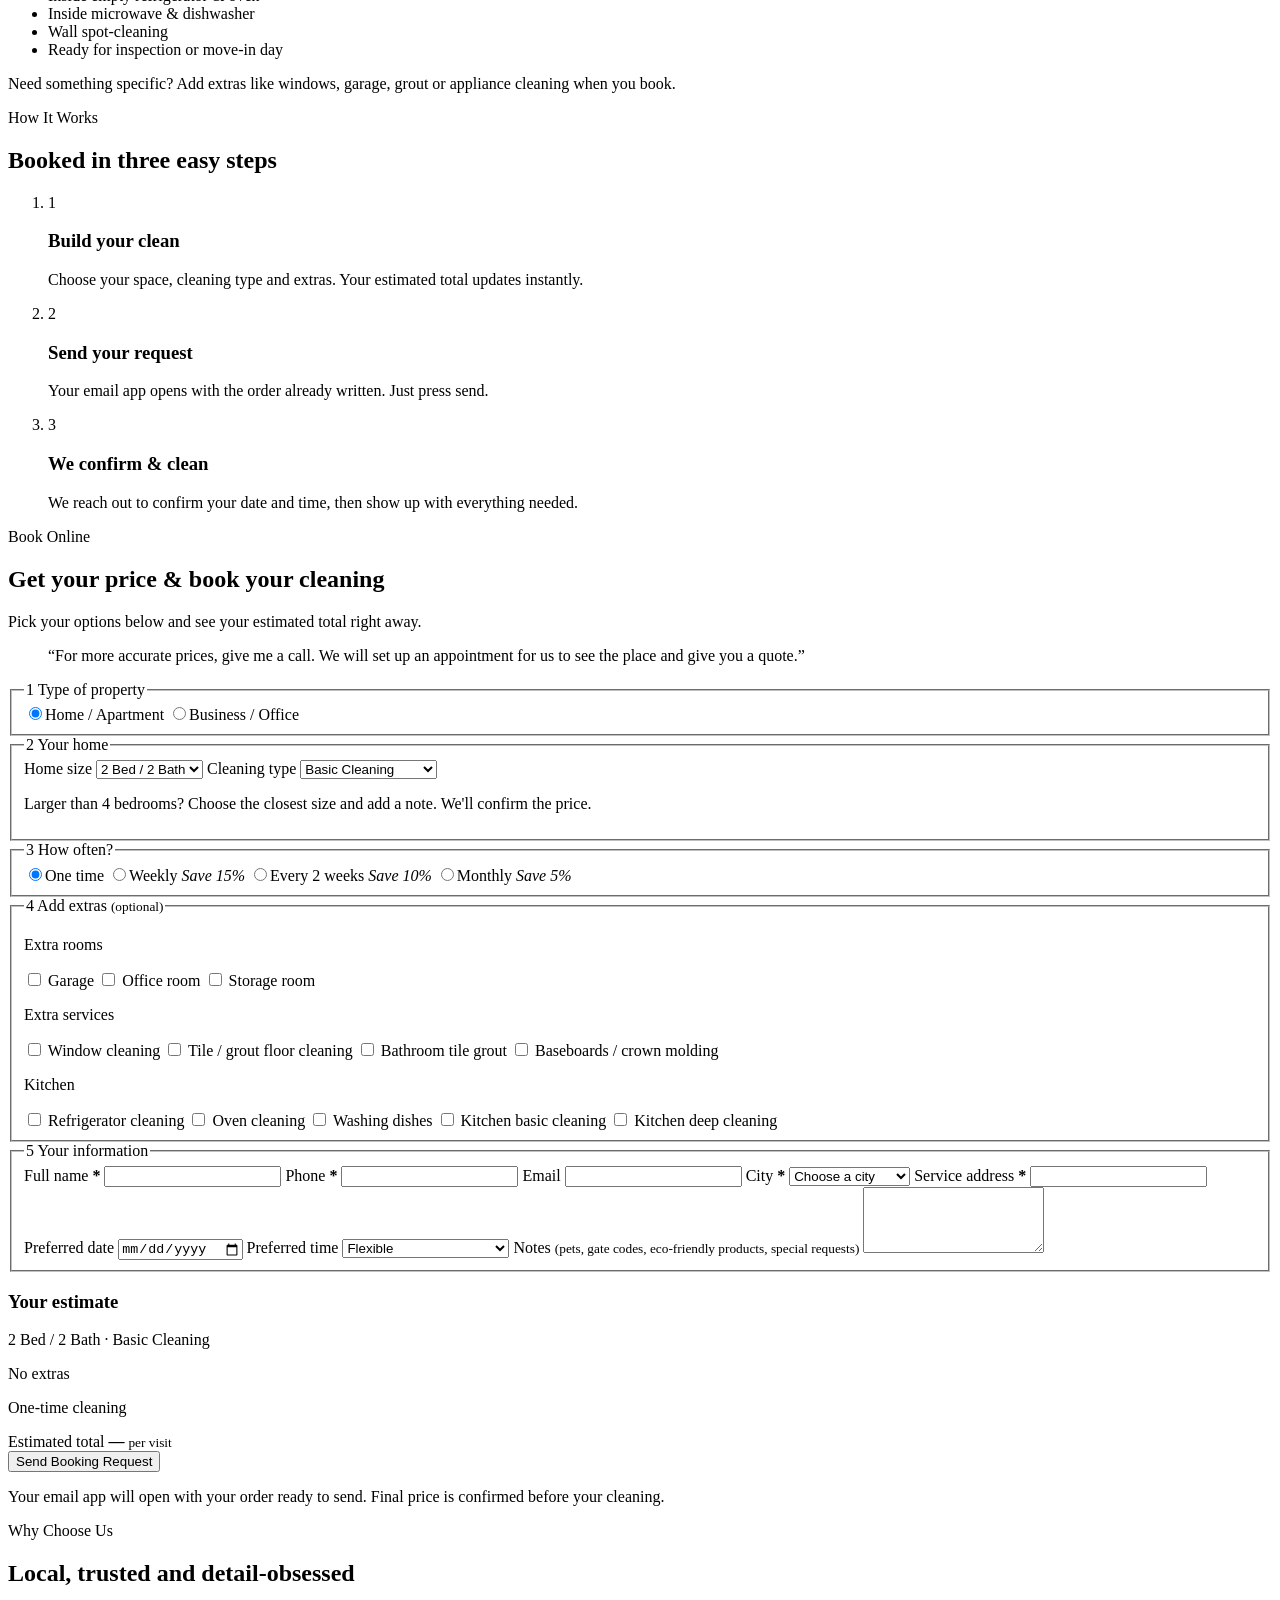
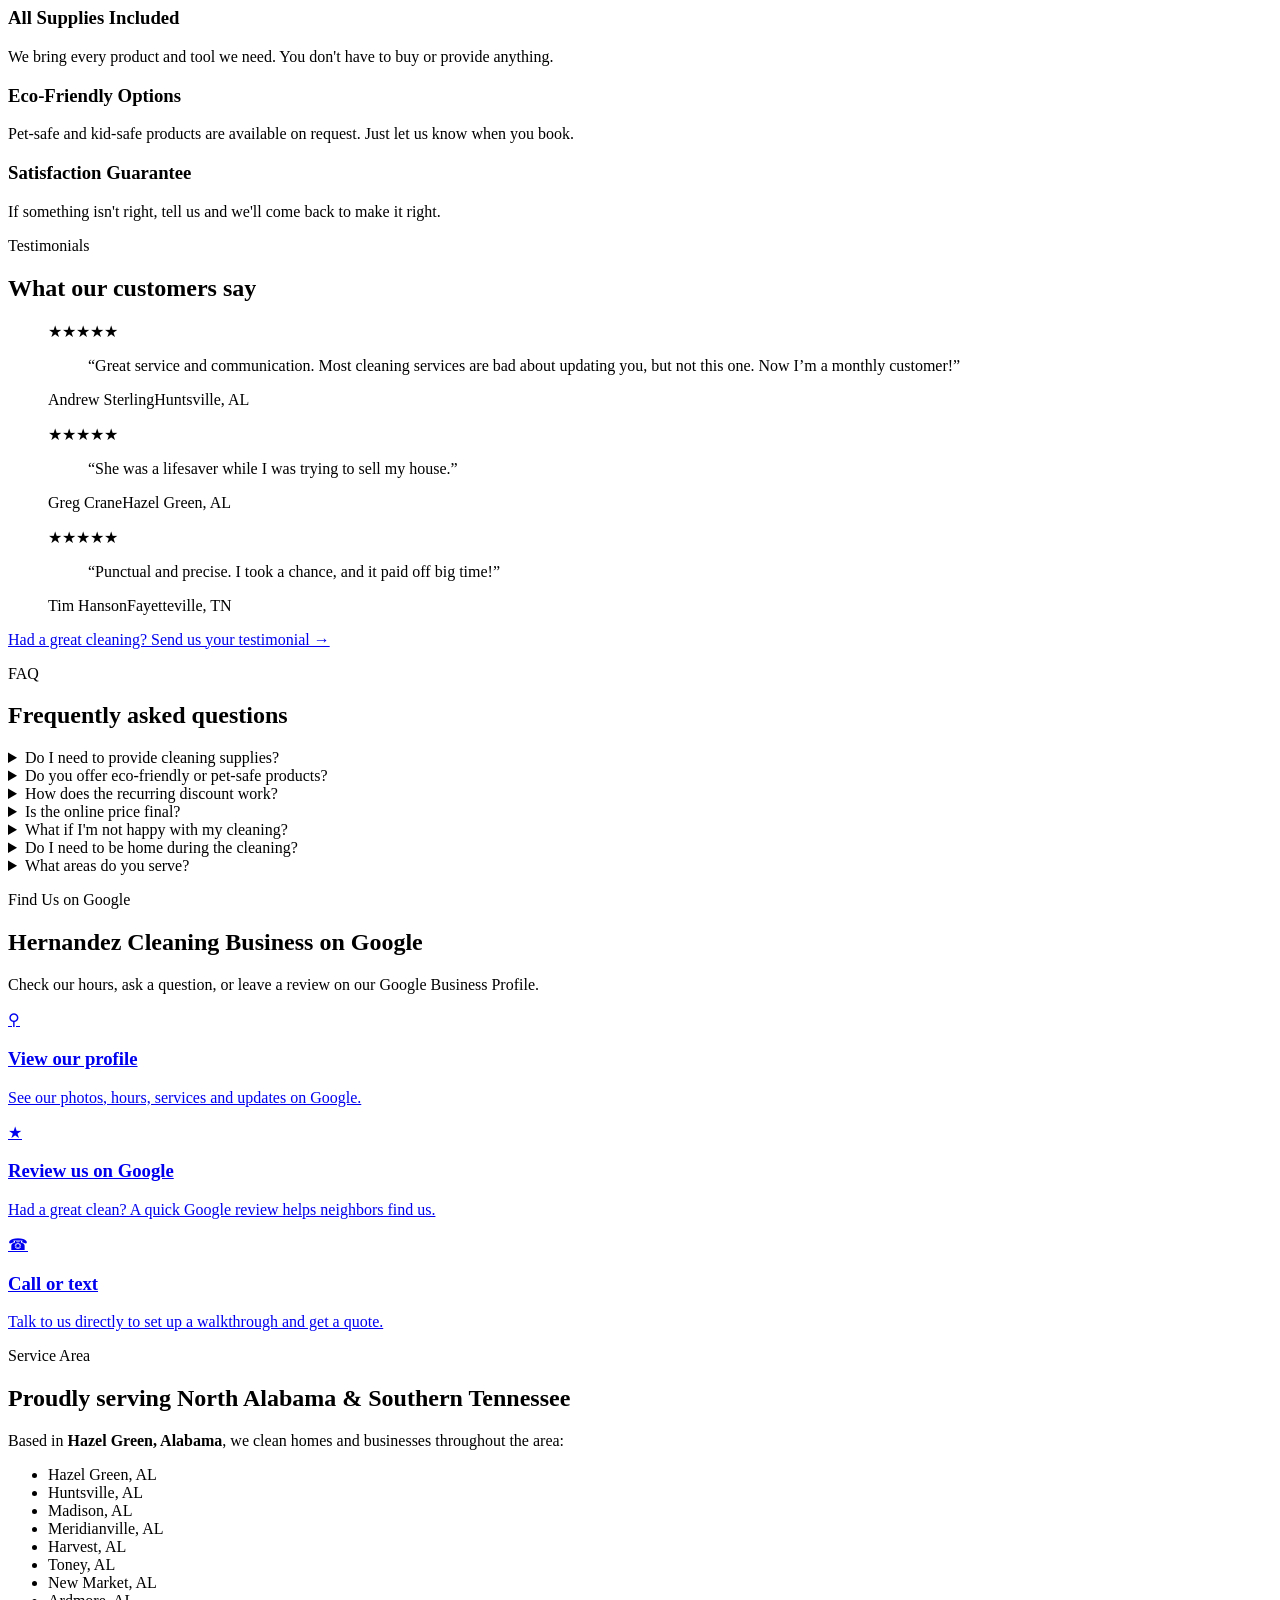
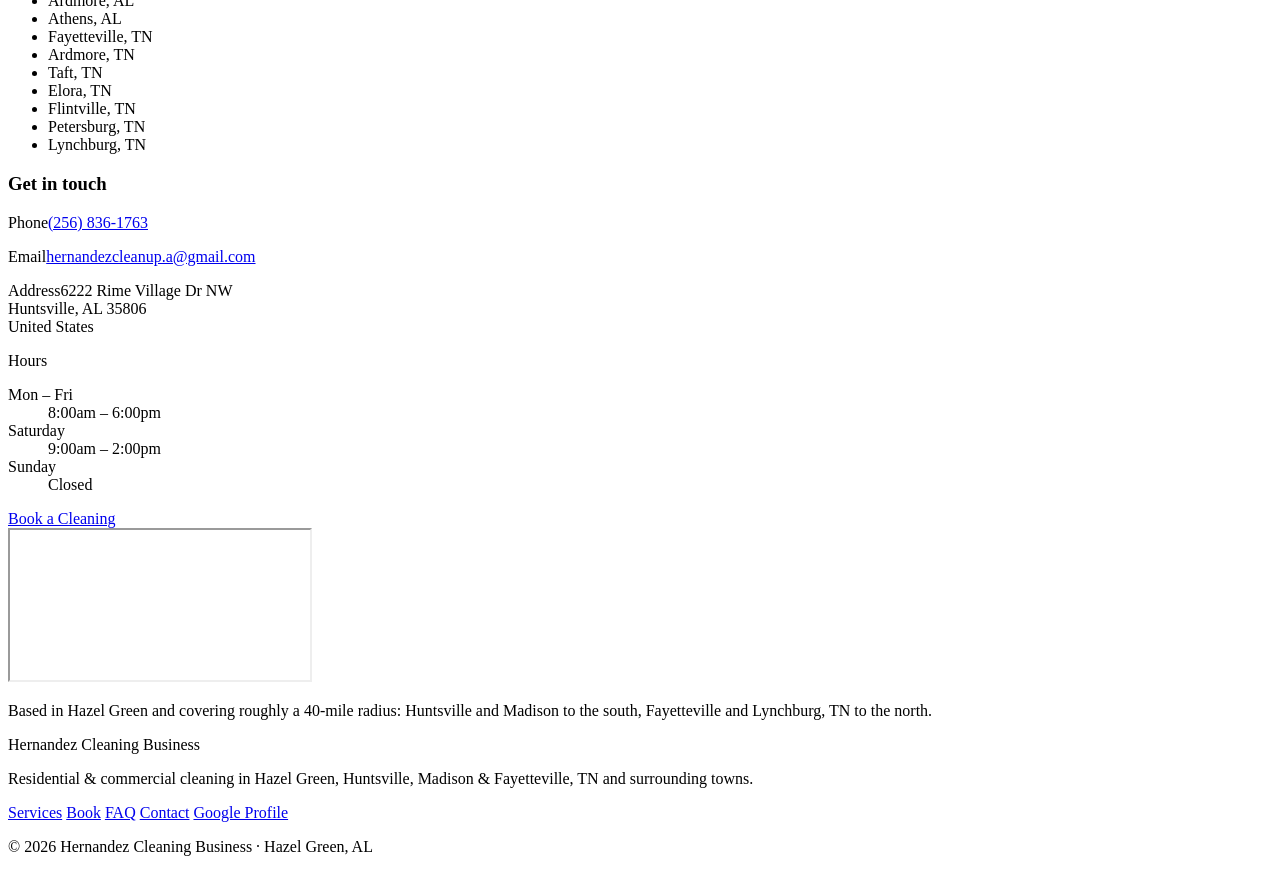
==== commit c047ed61: "GBP" ====
--- a/index.html
+++ b/index.html
@@ -3,19 +3,29 @@
 <head>
   <meta charset="UTF-8">
   <meta name="viewport" content="width=device-width, initial-scale=1.0">
-  <title>Hernandez Cleaning Business | House &amp; Office Cleaning in Huntsville, Madison, Hazel Green &amp; Fayetteville, TN</title>
-  <meta name="description" content="Residential and commercial cleaning in Hazel Green, Huntsville, Madison, Meridianville, AL and Fayetteville, TN. Basic, deep, move-in and move-out cleaning. One-time or recurring service. Book online in minutes.">
-  <!-- TODO: replace example.com with your real domain once hosted -->
-  <link rel="canonical" href="https://www.example.com/">
+  <title>House Cleaning Huntsville, AL | Hernandez Cleaning Business</title>
+  <meta name="description" content="House &amp; office cleaning in Huntsville, Hazel Green, Madison, AL &amp; Fayetteville, TN. Basic, deep and move-in/out cleans. Book online or call (256) 836-1763.">
+  <meta name="robots" content="index, follow, max-image-preview:large, max-snippet:-1">
+  <link rel="canonical" href="https://hernandezcleaningbusiness.com/">
+
+  <!-- Local signals: keep in sync with the address on the Google Business Profile -->
   <meta name="geo.region" content="US-AL">
-  <meta name="geo.placename" content="Hazel Green">
+  <meta name="geo.placename" content="Huntsville">
+  <meta name="geo.position" content="34.73902;-86.68429">
+  <meta name="ICBM" content="34.73902, -86.68429">
   <meta name="theme-color" content="#23322C">
 
   <meta property="og:type" content="website">
-  <meta property="og:title" content="Hernandez Cleaning Business">
-  <meta property="og:description" content="Residential and commercial cleaning in Hazel Green, Huntsville, Madison, Meridianville, AL, Fayetteville, TN and surrounding towns.">
-  <meta property="og:url" content="https://www.example.com/">
-  <meta property="og:image" content="https://www.example.com/hero-cleaning-supplies.jpg">
+  <meta property="og:site_name" content="Hernandez Cleaning Business">
+  <meta property="og:locale" content="en_US">
+  <meta property="og:title" content="Hernandez Cleaning Business | House &amp; Office Cleaning in Huntsville, AL">
+  <meta property="og:description" content="Residential and commercial cleaning in Huntsville, Hazel Green, Madison, Meridianville, AL, Fayetteville, TN and surrounding towns.">
+  <meta property="og:url" content="https://hernandezcleaningbusiness.com/">
+  <meta property="og:image" content="https://hernandezcleaningbusiness.com/hero-cleaning-supplies.jpg">
+  <meta property="og:image:width" content="1500">
+  <meta property="og:image:height" content="1007">
+  <meta property="og:image:alt" content="Cleaning supplies ready for a house cleaning">
+  <meta name="twitter:card" content="summary_large_image">
 
   <link rel="icon" href="favicon.ico" sizes="any">
   <link rel="icon" type="image/png" sizes="32x32" href="favicon-32.png">
@@ -26,71 +36,149 @@
   <link href="https://fonts.googleapis.com/css2?family=Playfair+Display:wght@600;700&family=Inter:wght@400;500;600;700&display=swap" rel="stylesheet">
   <link rel="stylesheet" href="styles.css">
 
-  <!-- Schema.org structured data: helps Google show business info in search results -->
+  <!-- Schema.org structured data: helps Google show business info in search results.
+       Name, address, phone and hours must match the Google Business Profile exactly
+       (https://share.google/LqzITtbyrOVkwBKWN). If you change them there, change them here
+       and in the "Get in touch" card too. The FAQ answers must match the FAQ section word for word. -->
   <script type="application/ld+json">
   {
     "@context": "https://schema.org",
-    "@type": "HouseCleaningService",
-    "@id": "https://www.example.com/#business",
-    "name": "Hernandez Cleaning Business",
-    "description": "Residential and commercial cleaning service based in Hazel Green, Alabama, serving Huntsville, Madison, Meridianville, Harvest, Toney, New Market, Ardmore and Athens, AL, plus Fayetteville, Taft, Elora, Flintville, Petersburg and Lynchburg, TN. Basic, deep, move-in and move-out cleaning, one-time or recurring.",
-    "url": "https://www.example.com/",
-    "email": "hernandezcleanup.a@gmail.com",
-    "telephone": "+1-256-836-1763",
-    "priceRange": "$$",
-    "address": {
-      "@type": "PostalAddress",
-      "streetAddress": "6222 Rime Village Dr NW",
-      "addressLocality": "Huntsville",
-      "addressRegion": "AL",
-      "postalCode": "35806",
-      "addressCountry": "US"
-    },
-    "areaServed": [
-      { "@type": "City", "name": "Hazel Green, AL" },
-      { "@type": "City", "name": "Huntsville, AL" },
-      { "@type": "City", "name": "Madison, AL" },
-      { "@type": "City", "name": "Meridianville, AL" },
-      { "@type": "City", "name": "Harvest, AL" },
-      { "@type": "City", "name": "Toney, AL" },
-      { "@type": "City", "name": "New Market, AL" },
-      { "@type": "City", "name": "Ardmore, AL" },
-      { "@type": "City", "name": "Athens, AL" },
-      { "@type": "City", "name": "Fayetteville, TN" },
-      { "@type": "City", "name": "Ardmore, TN" },
-      { "@type": "City", "name": "Taft, TN" },
-      { "@type": "City", "name": "Elora, TN" },
-      { "@type": "City", "name": "Flintville, TN" },
-      { "@type": "City", "name": "Petersburg, TN" },
-      { "@type": "City", "name": "Lynchburg, TN" }
-    ],
-    "geo": { "@type": "GeoCoordinates", "latitude": 34.9323, "longitude": -86.5719 },
-    "hasMap": "https://www.google.com/maps/place/Hazel+Green,+AL+35750",
-    "openingHoursSpecification": [
-      { "@type": "OpeningHoursSpecification", "dayOfWeek": ["Monday", "Tuesday", "Wednesday", "Thursday", "Friday"], "opens": "08:00", "closes": "18:00" },
-      { "@type": "OpeningHoursSpecification", "dayOfWeek": "Saturday", "opens": "09:00", "closes": "14:00" }
-    ],
-    "currenciesAccepted": "USD",
-    "potentialAction": {
-      "@type": "ReserveAction",
-      "target": "https://www.example.com/#order",
-      "name": "Book a cleaning"
-    },
-    "sameAs": [
-      "https://www.google.com/search?q=Hernandez+Cleaning+Business+Hazel+Green+AL"
-    ],
-    "hasOfferCatalog": {
-      "@type": "OfferCatalog",
-      "name": "Cleaning Services",
-      "itemListElement": [
-        { "@type": "Offer", "itemOffered": { "@type": "Service", "name": "Basic House Cleaning" } },
-        { "@type": "Offer", "itemOffered": { "@type": "Service", "name": "Deep House Cleaning" } },
-        { "@type": "Offer", "itemOffered": { "@type": "Service", "name": "Move-In Cleaning" } },
-        { "@type": "Offer", "itemOffered": { "@type": "Service", "name": "Move-Out Cleaning" } },
-        { "@type": "Offer", "itemOffered": { "@type": "Service", "name": "Commercial Office Cleaning" } },
-        { "@type": "Offer", "itemOffered": { "@type": "Service", "name": "Recurring Cleaning (weekly, biweekly, monthly)" } }
-      ]
-    }
+    "@graph": [
+      {
+        "@type": "WebSite",
+        "@id": "https://hernandezcleaningbusiness.com/#website",
+        "url": "https://hernandezcleaningbusiness.com/",
+        "name": "Hernandez Cleaning Business",
+        "inLanguage": "en-US",
+        "publisher": { "@id": "https://hernandezcleaningbusiness.com/#business" }
+      },
+      {
+        "@type": "WebPage",
+        "@id": "https://hernandezcleaningbusiness.com/#webpage",
+        "url": "https://hernandezcleaningbusiness.com/",
+        "name": "House Cleaning Huntsville, AL | Hernandez Cleaning Business",
+        "description": "House and office cleaning in Huntsville, Hazel Green, Madison, AL and Fayetteville, TN. Basic, deep and move-in/out cleans. Book online or call (256) 836-1763.",
+        "inLanguage": "en-US",
+        "isPartOf": { "@id": "https://hernandezcleaningbusiness.com/#website" },
+        "about": { "@id": "https://hernandezcleaningbusiness.com/#business" },
+        "primaryImageOfPage": { "@id": "https://hernandezcleaningbusiness.com/#primaryimage" }
+      },
+      {
+        "@type": "ImageObject",
+        "@id": "https://hernandezcleaningbusiness.com/#primaryimage",
+        "url": "https://hernandezcleaningbusiness.com/hero-cleaning-supplies.jpg",
+        "contentUrl": "https://hernandezcleaningbusiness.com/hero-cleaning-supplies.jpg",
+        "width": 1500,
+        "height": 1007,
+        "caption": "Cleaning supplies ready for a house cleaning"
+      },
+      {
+        "@type": "ImageObject",
+        "@id": "https://hernandezcleaningbusiness.com/#logo",
+        "url": "https://hernandezcleaningbusiness.com/logo-mark.png",
+        "contentUrl": "https://hernandezcleaningbusiness.com/logo-mark.png",
+        "width": 168,
+        "height": 168,
+        "caption": "Hernandez Cleaning Business logo"
+      },
+      {
+        "@type": "HouseCleaningService",
+        "@id": "https://hernandezcleaningbusiness.com/#business",
+        "name": "Hernandez Cleaning Business",
+        "description": "Residential and commercial cleaning service in Huntsville, Alabama, serving Hazel Green, Madison, Meridianville, Harvest, Toney, New Market, Ardmore and Athens, AL, plus Fayetteville, Ardmore, Taft, Elora, Flintville, Petersburg and Lynchburg, TN. Basic, deep, move-in and move-out cleaning, one-time or recurring.",
+        "url": "https://hernandezcleaningbusiness.com/",
+        "mainEntityOfPage": { "@id": "https://hernandezcleaningbusiness.com/#webpage" },
+        "logo": { "@id": "https://hernandezcleaningbusiness.com/#logo" },
+        "image": [
+          { "@id": "https://hernandezcleaningbusiness.com/#primaryimage" },
+          { "@id": "https://hernandezcleaningbusiness.com/#logo" }
+        ],
+        "email": "hernandezcleanup.a@gmail.com",
+        "telephone": "+1-256-836-1763",
+        "contactPoint": {
+          "@type": "ContactPoint",
+          "telephone": "+1-256-836-1763",
+          "email": "hernandezcleanup.a@gmail.com",
+          "contactType": "customer service",
+          "areaServed": "US"
+        },
+        "priceRange": "$$",
+        "currenciesAccepted": "USD",
+        "address": {
+          "@type": "PostalAddress",
+          "streetAddress": "6222 Rime Village Dr NW",
+          "addressLocality": "Huntsville",
+          "addressRegion": "AL",
+          "postalCode": "35806",
+          "addressCountry": "US"
+        },
+        "geo": { "@type": "GeoCoordinates", "latitude": 34.73902, "longitude": -86.68429 },
+        "hasMap": "https://www.google.com/maps/search/?api=1&query=Hernandez+Cleaning+Business+6222+Rime+Village+Dr+NW+Huntsville+AL+35806",
+        "sameAs": [
+          "https://share.google/LqzITtbyrOVkwBKWN"
+        ],
+        "openingHoursSpecification": [
+          { "@type": "OpeningHoursSpecification", "dayOfWeek": ["Monday", "Tuesday", "Wednesday", "Thursday", "Friday"], "opens": "08:00", "closes": "18:00" },
+          { "@type": "OpeningHoursSpecification", "dayOfWeek": "Saturday", "opens": "09:00", "closes": "14:00" }
+        ],
+        "areaServed": [
+          { "@type": "City", "name": "Huntsville, AL" },
+          { "@type": "City", "name": "Hazel Green, AL" },
+          { "@type": "City", "name": "Madison, AL" },
+          { "@type": "City", "name": "Meridianville, AL" },
+          { "@type": "City", "name": "Harvest, AL" },
+          { "@type": "City", "name": "Toney, AL" },
+          { "@type": "City", "name": "New Market, AL" },
+          { "@type": "City", "name": "Ardmore, AL" },
+          { "@type": "City", "name": "Athens, AL" },
+          { "@type": "City", "name": "Fayetteville, TN" },
+          { "@type": "City", "name": "Ardmore, TN" },
+          { "@type": "City", "name": "Taft, TN" },
+          { "@type": "City", "name": "Elora, TN" },
+          { "@type": "City", "name": "Flintville, TN" },
+          { "@type": "City", "name": "Petersburg, TN" },
+          { "@type": "City", "name": "Lynchburg, TN" }
+        ],
+        "potentialAction": {
+          "@type": "ReserveAction",
+          "name": "Book a cleaning",
+          "target": {
+            "@type": "EntryPoint",
+            "urlTemplate": "https://hernandezcleaningbusiness.com/#order",
+            "actionPlatform": [
+              "https://schema.org/DesktopWebPlatform",
+              "https://schema.org/MobileWebPlatform"
+            ]
+          }
+        },
+        "hasOfferCatalog": {
+          "@type": "OfferCatalog",
+          "name": "Cleaning Services",
+          "itemListElement": [
+            { "@type": "Offer", "itemOffered": { "@type": "Service", "name": "Basic House Cleaning", "serviceType": "House cleaning", "description": "Regular upkeep that keeps your home fresh: dusting, vacuuming, mopping, kitchens and bathrooms.", "provider": { "@id": "https://hernandezcleaningbusiness.com/#business" } } },
+            { "@type": "Offer", "itemOffered": { "@type": "Service", "name": "Deep House Cleaning", "serviceType": "Deep cleaning", "description": "A top-to-bottom reset for buildup and grime. Ideal for first visits, seasonal cleans or before guests.", "provider": { "@id": "https://hernandezcleaningbusiness.com/#business" } } },
+            { "@type": "Offer", "itemOffered": { "@type": "Service", "name": "Move-In Cleaning", "serviceType": "Move-in cleaning", "description": "Empty-home cleaning inside cabinets, closets and appliances so you can move in fresh.", "provider": { "@id": "https://hernandezcleaningbusiness.com/#business" } } },
+            { "@type": "Offer", "itemOffered": { "@type": "Service", "name": "Move-Out Cleaning", "serviceType": "Move-out cleaning", "description": "Empty-home cleaning inside cabinets, closets and appliances so you can get your deposit back.", "provider": { "@id": "https://hernandezcleaningbusiness.com/#business" } } },
+            { "@type": "Offer", "itemOffered": { "@type": "Service", "name": "Commercial Office Cleaning", "serviceType": "Commercial cleaning", "description": "Offices, suites, retail stores and churches cleaned on your schedule, including after hours, one time or recurring.", "provider": { "@id": "https://hernandezcleaningbusiness.com/#business" } } },
+            { "@type": "Offer", "itemOffered": { "@type": "Service", "name": "Recurring Cleaning (weekly, biweekly, monthly)", "serviceType": "Recurring house cleaning", "description": "Recurring basic and deep cleanings save 15% weekly, 10% every two weeks, or 5% monthly.", "provider": { "@id": "https://hernandezcleaningbusiness.com/#business" } } }
+          ]
+        }
+      },
+      {
+        "@type": "FAQPage",
+        "@id": "https://hernandezcleaningbusiness.com/#faqpage",
+        "isPartOf": { "@id": "https://hernandezcleaningbusiness.com/#webpage" },
+        "mainEntity": [
+          { "@type": "Question", "name": "Do I need to provide cleaning supplies?", "acceptedAnswer": { "@type": "Answer", "text": "No. We bring all of the products and equipment needed for your cleaning." } },
+          { "@type": "Question", "name": "Do you offer eco-friendly or pet-safe products?", "acceptedAnswer": { "@type": "Answer", "text": "Yes. Mention it in the notes when you book and we'll use eco-friendly products that are safe for kids and pets." } },
+          { "@type": "Question", "name": "How does the recurring discount work?", "acceptedAnswer": { "@type": "Answer", "text": "Recurring basic and deep cleanings save 15% when booked weekly, 10% every two weeks, or 5% monthly. The discount is applied to your estimate automatically." } },
+          { "@type": "Question", "name": "Is the online price final?", "acceptedAnswer": { "@type": "Answer", "text": "The online total is an estimate based on the size and options you choose. For the most accurate price, give us a call and we'll set up a walkthrough to see the place and give you a quote." } },
+          { "@type": "Question", "name": "What if I'm not happy with my cleaning?", "acceptedAnswer": { "@type": "Answer", "text": "Let us know and we'll come back to take care of anything we missed. That's our satisfaction guarantee." } },
+          { "@type": "Question", "name": "Do I need to be home during the cleaning?", "acceptedAnswer": { "@type": "Answer", "text": "No. Many clients give us a key, door code or lockbox. Just add the details in the notes when you book." } },
+          { "@type": "Question", "name": "What areas do you serve?", "acceptedAnswer": { "@type": "Answer", "text": "We're based in Hazel Green, AL and serve Huntsville, Madison, Meridianville, Harvest, Toney, New Market, Ardmore and Athens, AL, plus Fayetteville, Taft, Elora, Flintville, Petersburg and Lynchburg, TN. Not sure if you're in range? Give us a call." } }
+        ]
+      }
+    ]
   }
   </script>
 </head>
@@ -130,7 +218,7 @@
     <!-- Hero -->
     <section class="hero">
       <div class="container hero-inner">
-        <p class="eyebrow">Residential &amp; Commercial Cleaning</p>
+        <p class="eyebrow">House &amp; Office Cleaning in Huntsville, Hazel Green &amp; Madison, AL</p>
         <h1>A spotless home or office, without lifting a finger.</h1>
         <p class="lead">Hernandez Cleaning Business brings dependable, detail-focused cleaning to Hazel Green, Huntsville, Madison, Meridianville, Fayetteville, TN and the towns in between. Book a one-time clean or set up a recurring schedule and save.</p>
         <div class="hero-buttons">
@@ -538,11 +626,9 @@
     </section>
 
     <!-- Google Business Profile -->
-    <!-- TODO: once the Google Business Profile is verified, replace every
-         "google.com/search?q=Hernandez..." link below with the real profile links:
-         - Profile link: Google Maps > your listing > Share > Copy link
-         - Review link:  Business Profile dashboard > "Ask for reviews" (looks like https://g.page/r/XXXX/review)
-         Also put the profile link in "sameAs" in the schema at the top of this file. -->
+    <!-- Profile link: https://share.google/LqzITtbyrOVkwBKWN (also in "sameAs" in the schema).
+         TODO: replace the "google.com/search?q=...+reviews" links with the review link from
+         Business Profile dashboard > "Ask for reviews" (looks like https://g.page/r/XXXX/review) -->
     <section id="google" class="section alt">
       <div class="container">
         <header class="section-head">
@@ -551,7 +637,7 @@
           <p>Check our hours, ask a question, or leave a review on our Google Business Profile.</p>
         </header>
         <div class="cards cards-3">
-          <a class="card gbp-card" href="https://www.google.com/search?q=Hernandez+Cleaning+Business+Hazel+Green+AL" target="_blank" rel="noopener">
+          <a class="card gbp-card" href="https://share.google/LqzITtbyrOVkwBKWN" target="_blank" rel="noopener">
             <div class="card-icon" aria-hidden="true">&#9906;</div>
             <h3>View our profile</h3>
             <p>See our photos, hours, services and updates on Google.</p>
@@ -614,13 +700,12 @@
         </div>
       </div>
       <div class="container">
-        <!-- Map is centered on the town, not a street address, so a home base stays private.
-             Once the Google Business Profile is live you can swap this src for the listing's own
-             embed: Google Maps > your listing > Share > Embed a map > copy the src URL. -->
+        <!-- Map shows the same address as the Google Business Profile. For the listing's own embed
+             (shows reviews and photos), use Google Maps > your listing > Share > Embed a map > copy the src URL. -->
         <div class="map">
           <iframe
-            title="Map of Hernandez Cleaning Business service area around Hazel Green, AL"
-            src="https://maps.google.com/maps?q=Hazel%20Green%2C%20AL%2035750&amp;z=9&amp;output=embed"
+            title="Map of Hernandez Cleaning Business, 6222 Rime Village Dr NW, Huntsville, AL"
+            src="https://maps.google.com/maps?q=Hernandez%20Cleaning%20Business%2C%206222%20Rime%20Village%20Dr%20NW%2C%20Huntsville%2C%20AL%2035806&amp;z=10&amp;output=embed"
             loading="lazy"
             referrerpolicy="no-referrer-when-downgrade"
             allowfullscreen></iframe>
@@ -642,7 +727,7 @@
         <a href="#order">Book</a>
         <a href="#faq">FAQ</a>
         <a href="#contact">Contact</a>
-        <a href="https://www.google.com/search?q=Hernandez+Cleaning+Business+Hazel+Green+AL" target="_blank" rel="noopener">Google Profile</a>
+        <a href="https://share.google/LqzITtbyrOVkwBKWN" target="_blank" rel="noopener">Google Profile</a>
       </nav>
       <p class="copyright">&copy; 2026 Hernandez Cleaning Business &middot; Hazel Green, AL</p>
     </div>
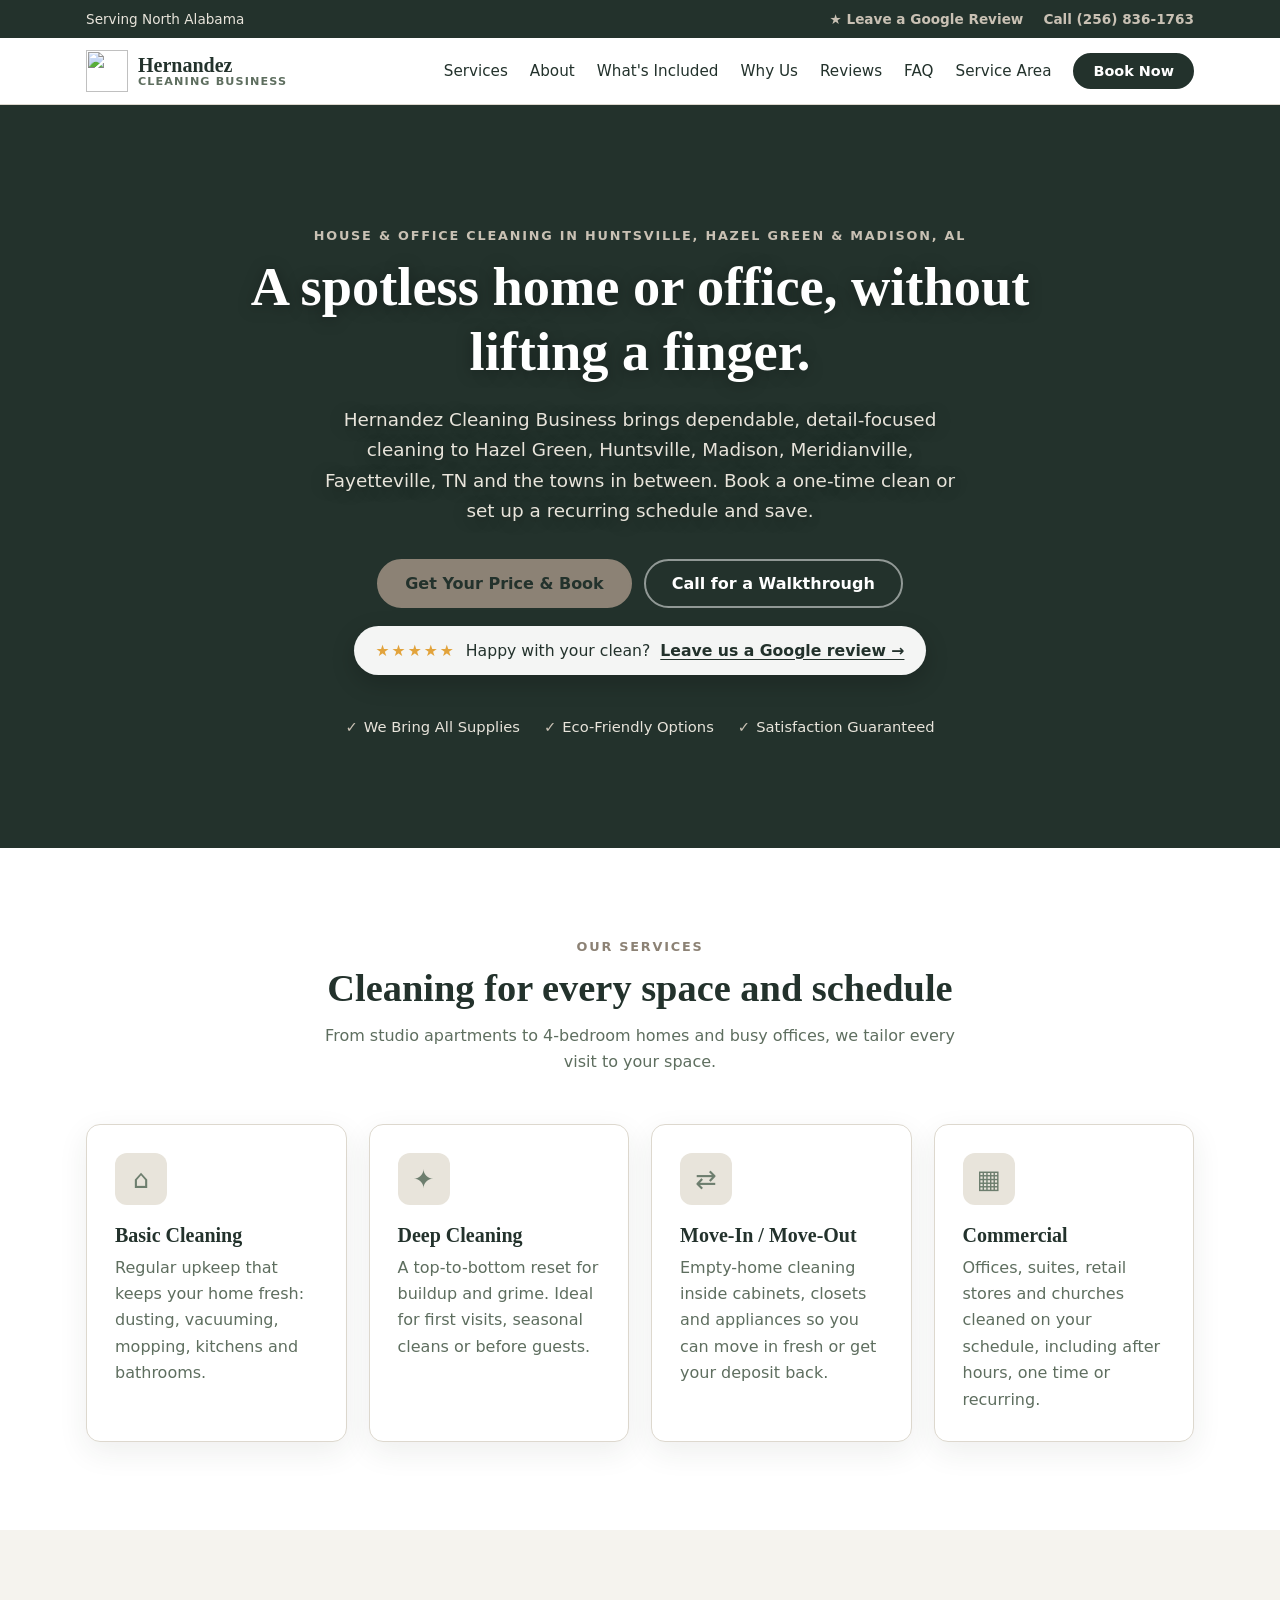
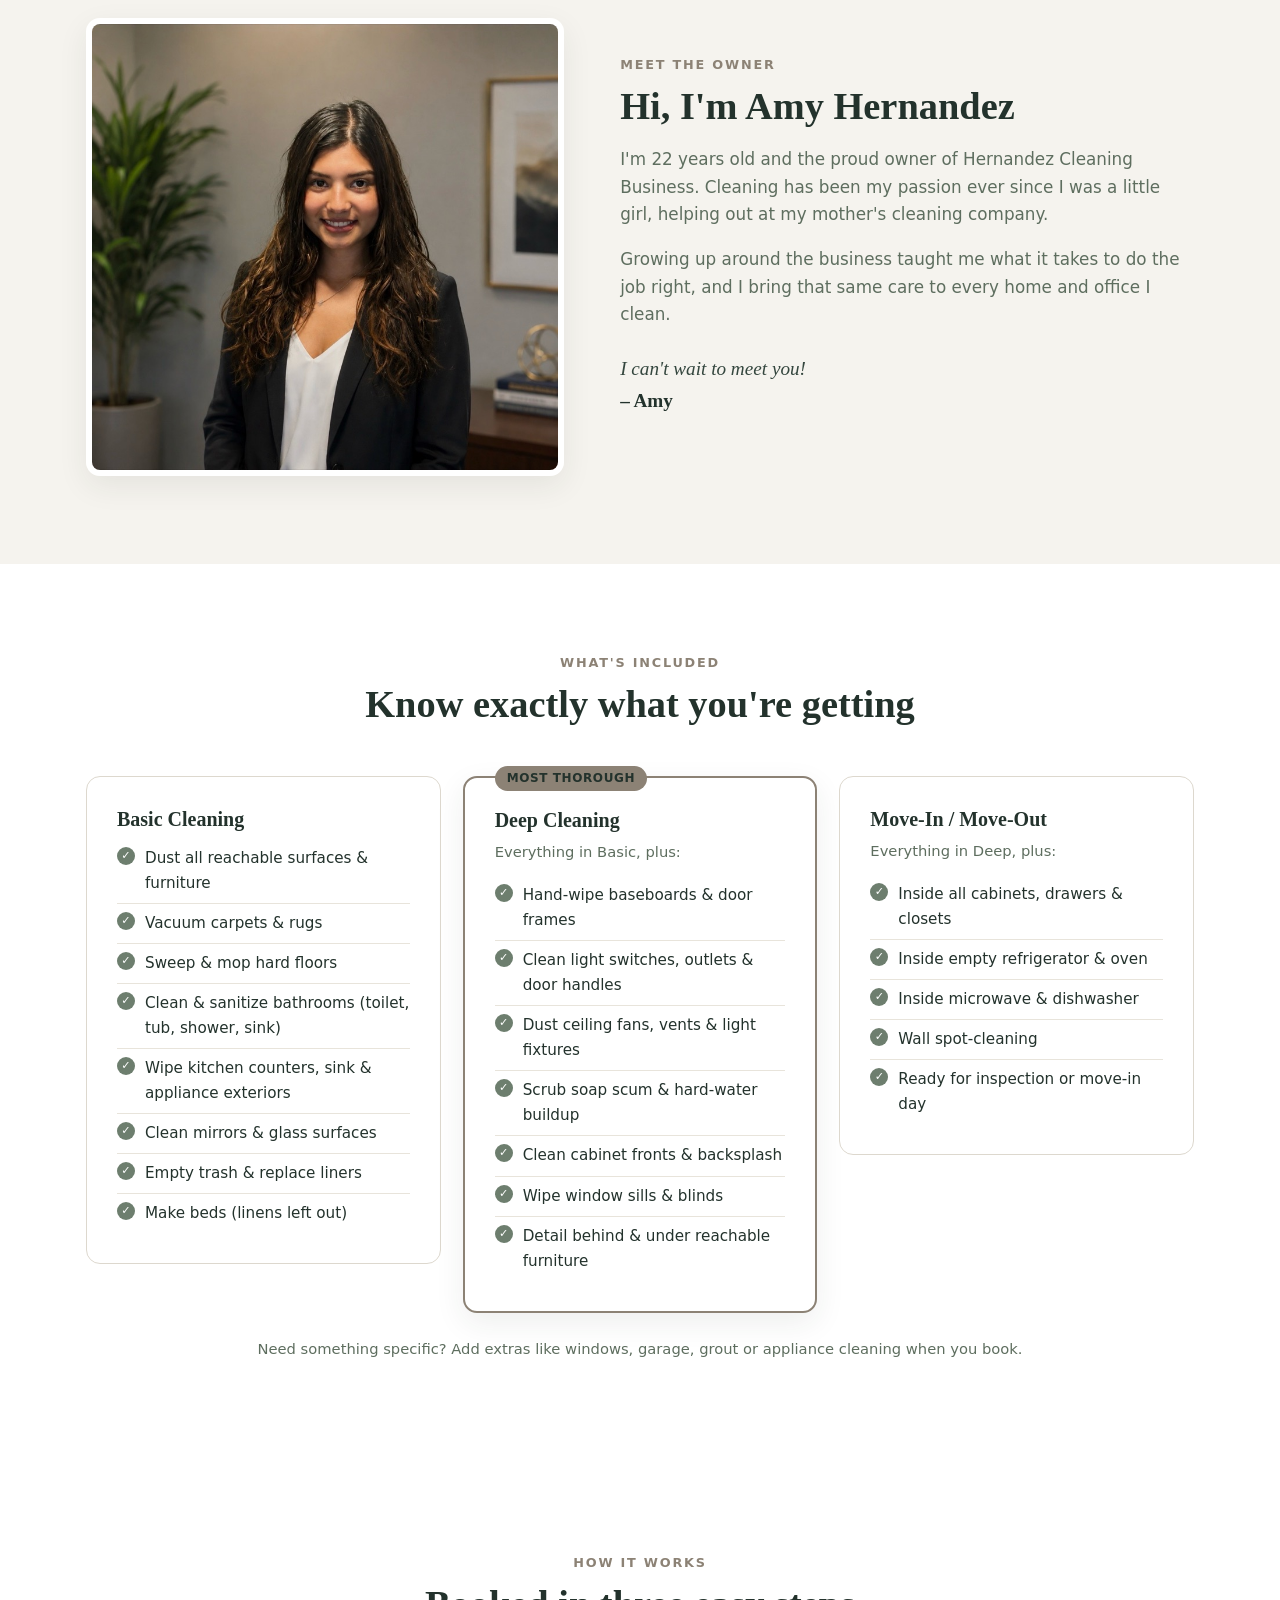
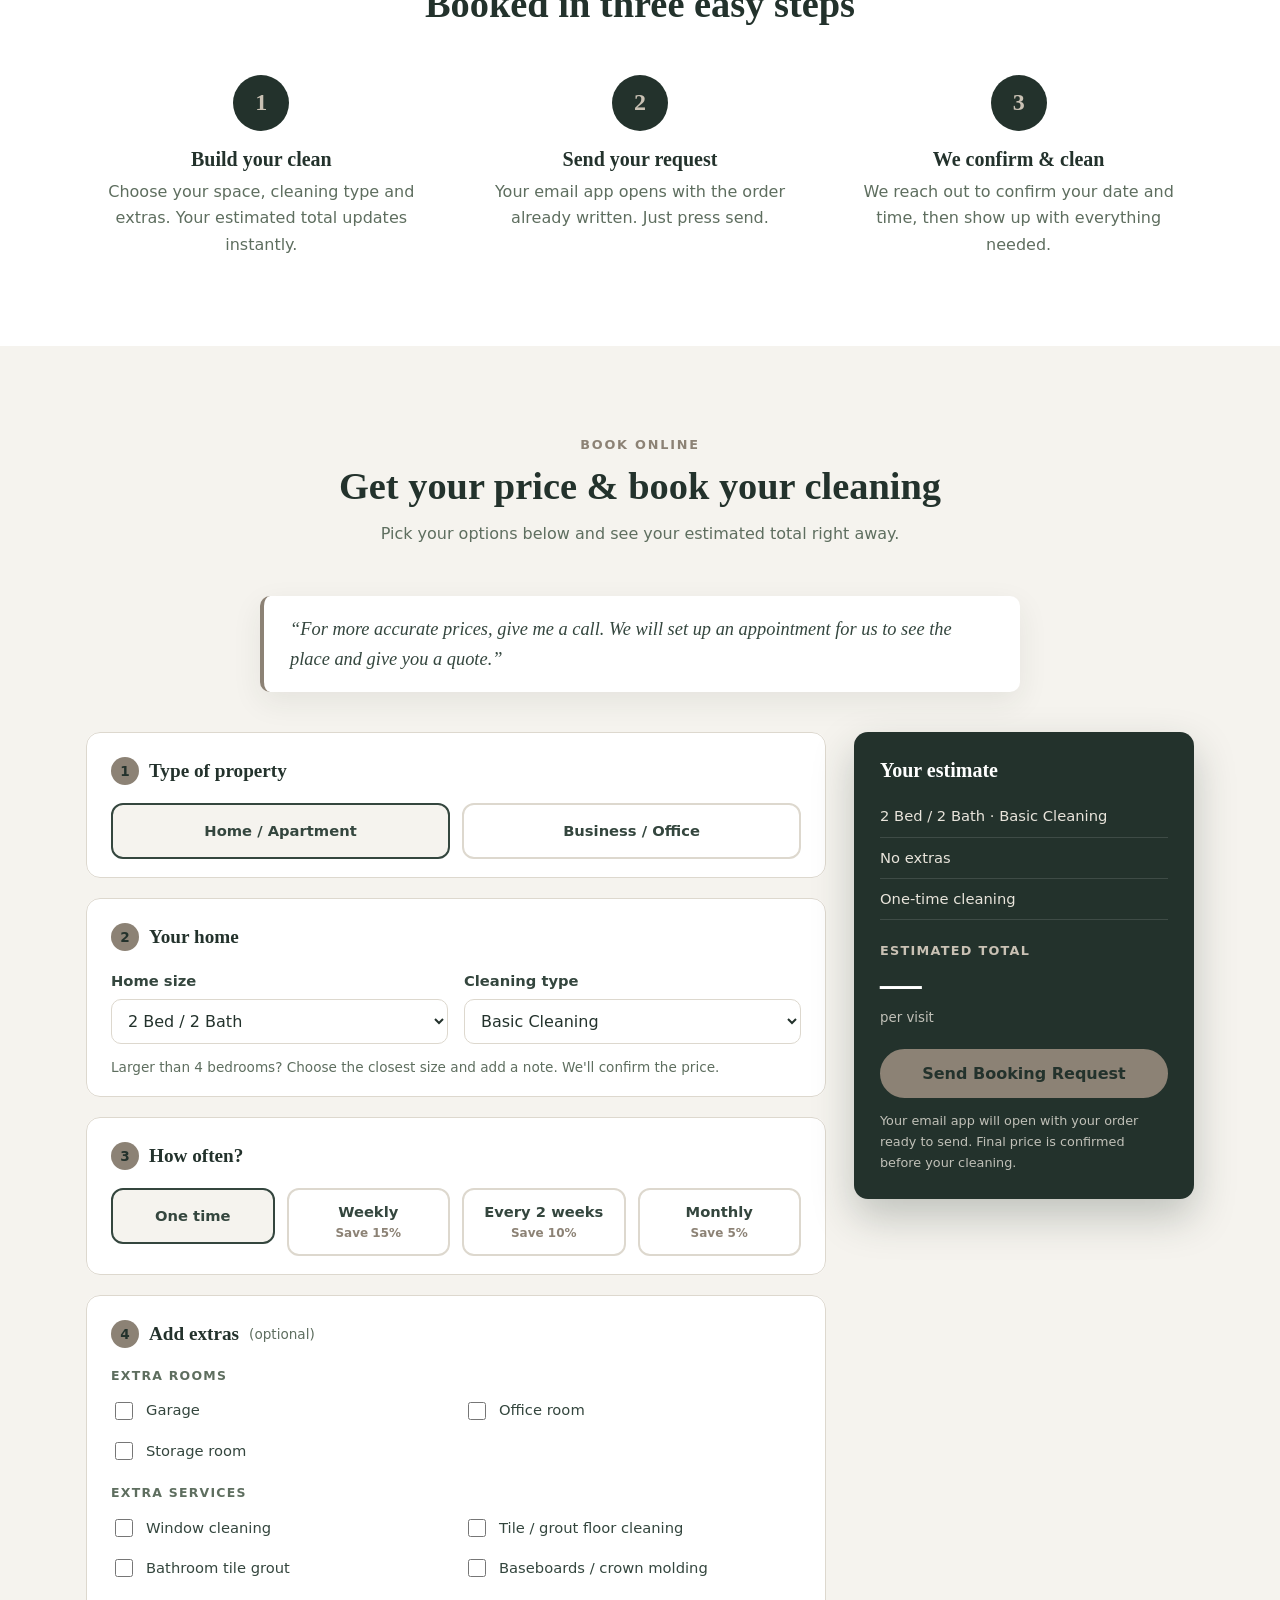
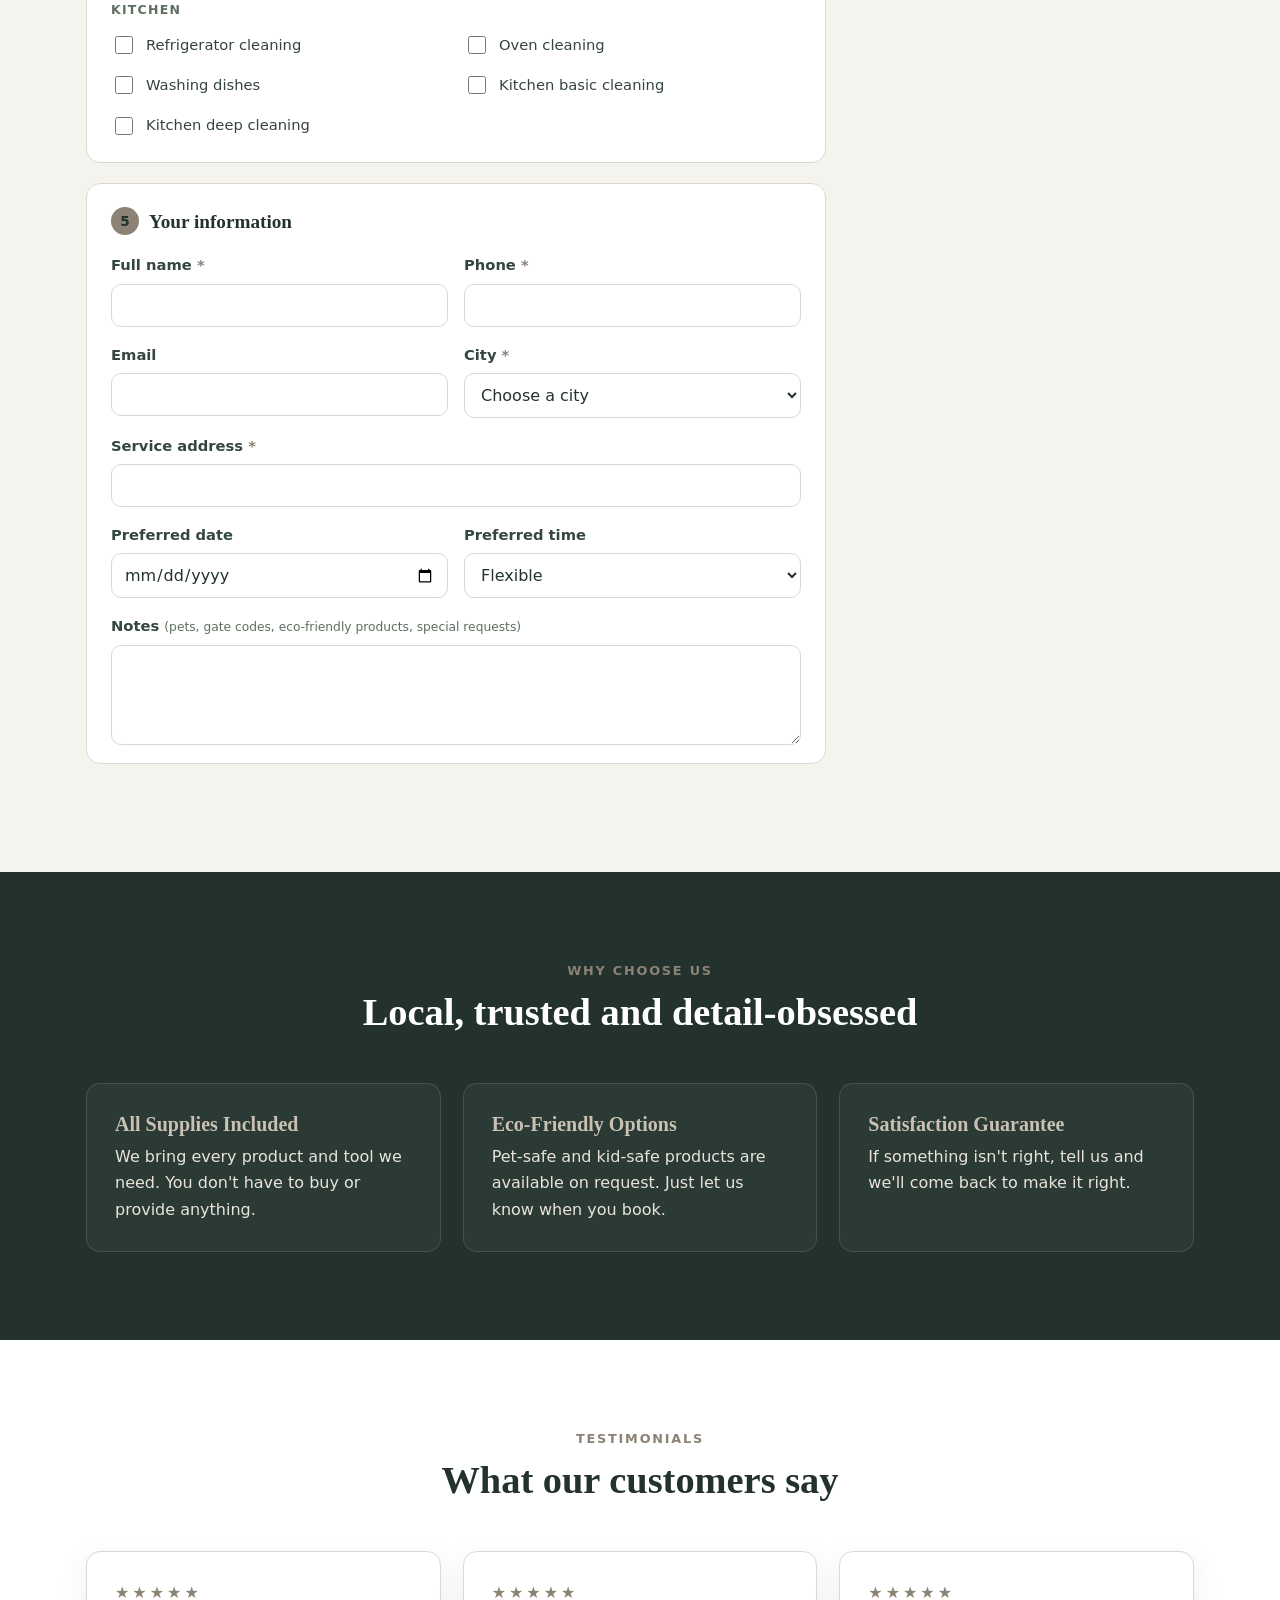
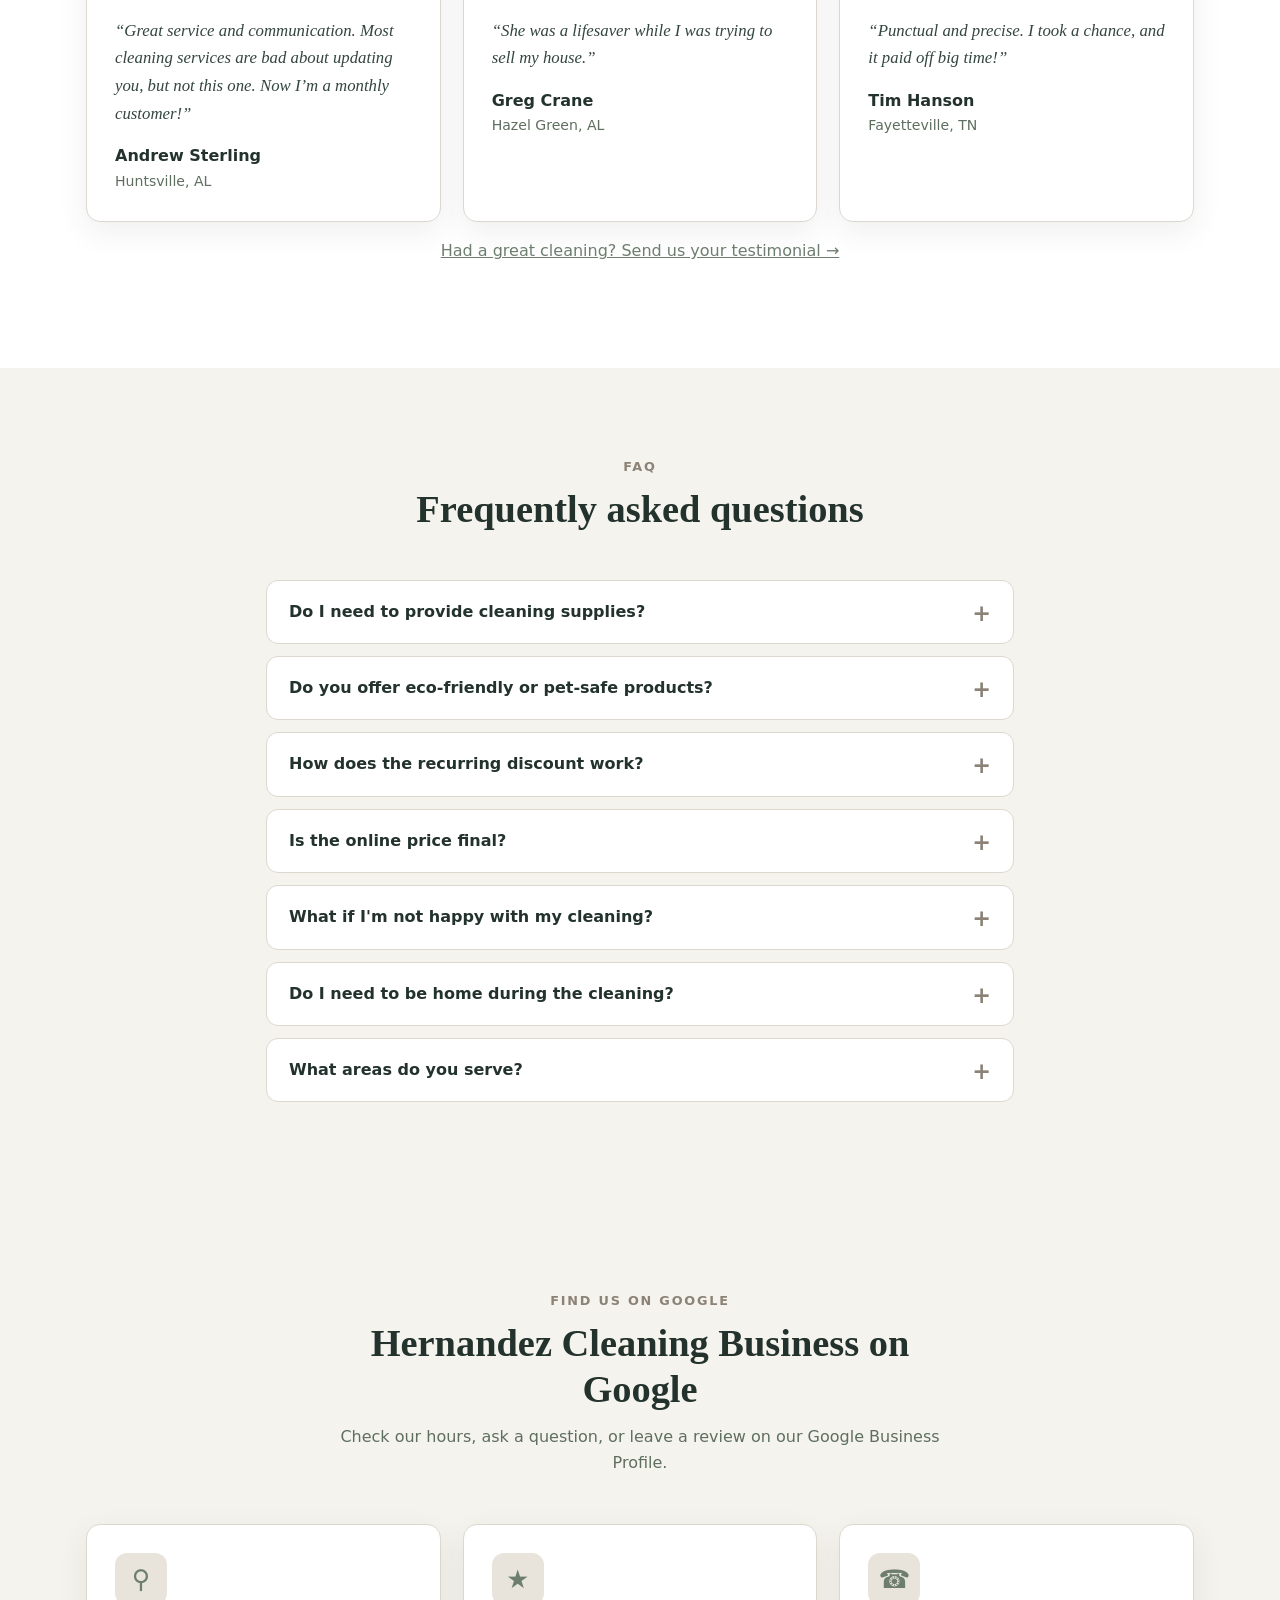
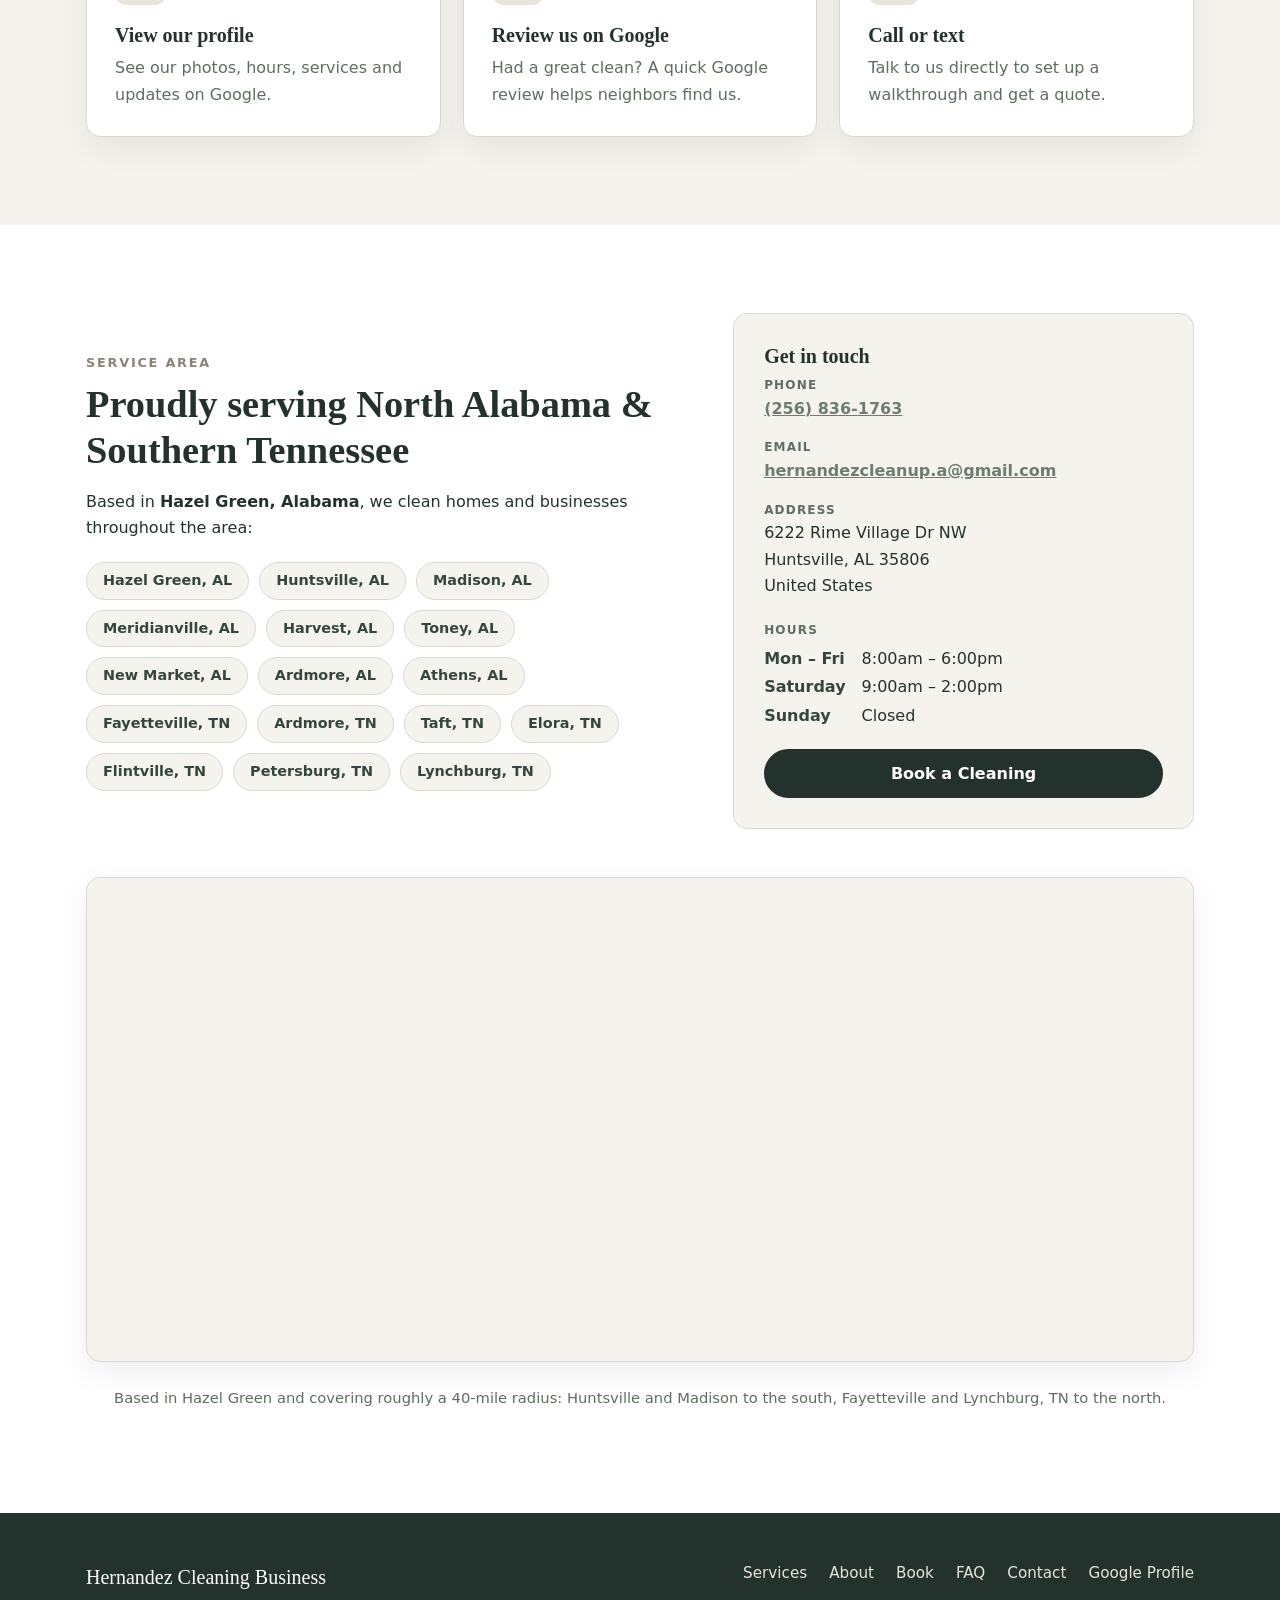
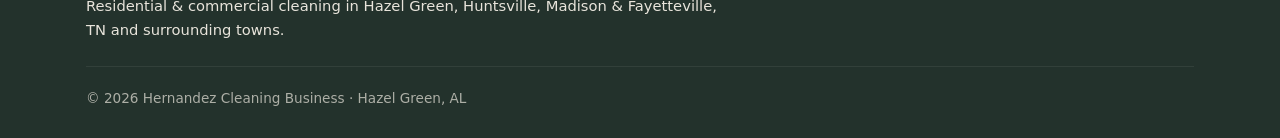
==== commit fd9cc49b: "about me" ====
--- a/index.html
+++ b/index.html
@@ -89,6 +89,7 @@
         "url": "https://hernandezcleaningbusiness.com/",
         "mainEntityOfPage": { "@id": "https://hernandezcleaningbusiness.com/#webpage" },
         "logo": { "@id": "https://hernandezcleaningbusiness.com/#logo" },
+        "founder": { "@type": "Person", "name": "Amy Hernandez", "jobTitle": "Owner", "image": "https://hernandezcleaningbusiness.com/amy-hernandez.jpg" },
         "image": [
           { "@id": "https://hernandezcleaningbusiness.com/#primaryimage" },
           { "@id": "https://hernandezcleaningbusiness.com/#logo" }
@@ -203,6 +204,7 @@
       </a>
       <nav aria-label="Main">
         <a href="#services">Services</a>
+        <a href="#about">About</a>
         <a href="#included">What's Included</a>
         <a href="#why">Why Us</a>
         <a href="#reviews">Reviews</a>
@@ -271,8 +273,23 @@
       </div>
     </section>
 
+    <!-- About -->
+    <!-- Photo is a web-sized copy of IMG_6901.png -->
+    <section id="about" class="section alt">
+      <div class="container about">
+        <img class="about-photo" src="amy-hernandez.jpg" width="800" height="766" loading="lazy" alt="Amy Hernandez, owner of Hernandez Cleaning Business">
+        <div class="about-text">
+          <p class="eyebrow">Meet the Owner</p>
+          <h2>Hi, I'm Amy Hernandez</h2>
+          <p>I'm 22 years old and the proud owner of Hernandez Cleaning Business. Cleaning has been my passion ever since I was a little girl, helping out at my mother's cleaning company.</p>
+          <p>Growing up around the business taught me what it takes to do the job right, and I bring that same care to every home and office I clean.</p>
+          <p class="about-signoff">I can't wait to meet you!<span>&ndash; Amy</span></p>
+        </div>
+      </div>
+    </section>
+
     <!-- What's included -->
-    <section id="included" class="section alt">
+    <section id="included" class="section">
       <div class="container">
         <header class="section-head">
           <p class="eyebrow">What's Included</p>
@@ -724,6 +741,7 @@
       </div>
       <nav aria-label="Footer">
         <a href="#services">Services</a>
+        <a href="#about">About</a>
         <a href="#order">Book</a>
         <a href="#faq">FAQ</a>
         <a href="#contact">Contact</a>
--- a/styles.css
+++ b/styles.css
@@ -0,0 +1,427 @@
+/* Forest & stone theme */
+:root {
+  --green-900: #23322C;  /* deep forest */
+  --green-800: #23322C;
+  --green-700: #34463E;
+  --green-600: #6D7E6E;  /* sage */
+  --taupe: #8C8275;      /* stone */
+  --taupe-light: #C9C1B4;
+  --cream: #F5F3EE;
+  --cream-dark: #E8E4DB;
+  --text: #23322C;
+  --muted: #5E6E5F;
+  --border: #DDD8CE;
+  --white: #ffffff;
+  --radius: 14px;
+  --shadow: 0 10px 30px rgba(35, 50, 44, 0.08);
+  --serif: "Playfair Display", Georgia, serif;
+  --sans: "Inter", system-ui, -apple-system, "Segoe UI", Roboto, sans-serif;
+}
+
+* { box-sizing: border-box; }
+
+html { scroll-behavior: smooth; scroll-padding-top: 80px; }
+
+body {
+  margin: 0;
+  font-family: var(--sans);
+  color: var(--text);
+  background: var(--white);
+  line-height: 1.65;
+  -webkit-font-smoothing: antialiased;
+}
+
+a { color: var(--green-600); }
+a:hover { color: var(--taupe); }
+
+h1, h2, h3 { font-family: var(--serif); line-height: 1.2; color: var(--green-800); }
+h2 { font-size: clamp(1.75rem, 3.5vw, 2.4rem); margin: 0 0 0.75rem; }
+h3 { font-size: 1.25rem; margin: 0 0 0.5rem; }
+
+.container { max-width: 1140px; margin: 0 auto; padding: 0 16px; }
+.narrow { max-width: 780px; }
+.center { text-align: center; }
+.note { color: var(--muted); font-size: 0.92rem; margin-top: 1.5rem; }
+
+.eyebrow {
+  margin: 0 0 0.5rem;
+  font-size: 0.8rem;
+  font-weight: 700;
+  letter-spacing: 0.14em;
+  text-transform: uppercase;
+  color: var(--taupe);
+}
+
+/* Top bar */
+.topbar { background: var(--green-900); color: var(--cream-dark); font-size: 0.85rem; }
+.topbar-inner { display: flex; justify-content: space-between; gap: 12px; padding-top: 8px; padding-bottom: 8px; }
+.topbar a { color: var(--taupe-light); font-weight: 600; text-decoration: none; }
+.topbar-links { display: flex; flex-wrap: wrap; justify-content: center; gap: 6px 20px; }
+.topbar a:hover { color: var(--white); text-decoration: underline; }
+
+/* Header */
+.site-header {
+  position: sticky;
+  top: 0;
+  z-index: 20;
+  background: rgba(255, 255, 255, 0.97);
+  backdrop-filter: blur(8px);
+  border-bottom: 1px solid var(--border);
+}
+.header-inner { display: flex; align-items: center; justify-content: space-between; gap: 16px; padding-top: 12px; padding-bottom: 12px; }
+.logo { display: flex; align-items: center; gap: 10px; text-decoration: none; }
+.logo-mark { display: block; width: 42px; height: 42px; }
+.logo-text { font-family: var(--serif); font-weight: 700; font-size: 1.25rem; color: var(--green-800); line-height: 1.1; }
+.logo-text small { display: block; font-family: var(--sans); font-size: 0.7rem; font-weight: 600; letter-spacing: 0.1em; text-transform: uppercase; color: var(--muted); }
+nav { display: flex; flex-wrap: wrap; align-items: center; gap: 22px; }
+nav a { text-decoration: none; color: var(--text); font-weight: 500; font-size: 0.95rem; }
+nav a:hover { color: var(--taupe); }
+
+/* Buttons */
+.btn {
+  display: inline-block;
+  background: var(--green-800);
+  color: var(--white);
+  border: 2px solid var(--green-800);
+  padding: 13px 26px;
+  border-radius: 999px;
+  font: 600 1rem var(--sans);
+  text-decoration: none;
+  text-align: center;
+  cursor: pointer;
+  transition: background 0.15s, border-color 0.15s, color 0.15s, transform 0.15s;
+}
+.btn:hover { background: var(--green-600); border-color: var(--green-600); color: var(--white); transform: translateY(-1px); }
+nav .btn-sm { padding: 8px 18px; font-size: 0.9rem; color: var(--white); }
+.btn-light { background: var(--taupe); border-color: var(--taupe); color: var(--green-900); }
+.btn-light:hover { background: var(--taupe-light); border-color: var(--taupe-light); color: var(--green-900); }
+.btn-ghost { background: transparent; border-color: rgba(255, 255, 255, 0.5); color: var(--white); }
+.btn-ghost:hover { background: rgba(255, 255, 255, 0.1); border-color: var(--white); }
+.btn-outline { background: transparent; color: var(--green-800); }
+.btn-outline:hover { background: var(--green-800); color: var(--white); }
+.btn-full { width: 100%; }
+
+/* Hero */
+.hero {
+  background:
+    linear-gradient(180deg, rgba(35, 50, 44, 0.82), rgba(35, 50, 44, 0.68) 50%, rgba(35, 50, 44, 0.88)),
+    url("hero-cleaning-supplies.jpg") center 60% / cover no-repeat,
+    var(--green-900);
+  color: var(--cream);
+  padding: 120px 0 108px;
+}
+.hero h1, .hero .lead { text-shadow: 0 2px 16px rgba(0, 0, 0, 0.35); }
+.hero .eyebrow { color: var(--taupe-light); }
+.hero-inner { max-width: 820px; text-align: center; }
+.hero h1 { color: var(--white); font-size: clamp(2rem, 5vw, 3.4rem); margin: 0 0 1.25rem; }
+.hero .lead { font-size: 1.15rem; color: var(--cream-dark); max-width: 640px; margin: 0 auto 2rem; }
+.hero-buttons { display: flex; flex-wrap: wrap; gap: 12px; justify-content: center; }
+.review-link {
+  display: inline-flex; flex-wrap: wrap; align-items: center; justify-content: center; gap: 6px 10px;
+  margin-top: 18px; padding: 12px 22px; min-height: 48px;
+  background: rgba(255, 255, 255, 0.95); color: var(--green-800);
+  border-radius: 999px; text-decoration: none; font-size: 0.98rem;
+  box-shadow: 0 8px 24px rgba(0, 0, 0, 0.2);
+  transition: transform 0.15s, background 0.15s;
+}
+.review-link:hover { background: var(--white); color: var(--green-800); transform: translateY(-1px); }
+.review-link strong { text-decoration: underline; text-underline-offset: 3px; }
+.review-stars { color: #E2A33B; letter-spacing: 2px; }
+.badges {
+  display: flex; flex-wrap: wrap; justify-content: center; gap: 10px 24px;
+  list-style: none; padding: 0; margin: 2.5rem 0 0;
+  font-size: 0.92rem; color: var(--cream-dark);
+}
+.badges li::before { content: "\2713"; color: var(--taupe-light); font-weight: 700; margin-right: 6px; }
+
+/* Sections */
+.section { padding: 88px 0; }
+.section.alt { background: var(--cream); }
+.section.dark { background: var(--green-800); color: var(--cream-dark); }
+.section.dark h2, .section.dark h3 { color: var(--white); }
+.section-head { text-align: center; max-width: 640px; margin: 0 auto 3rem; }
+.section-head p:not(.eyebrow) { color: var(--muted); margin: 0; }
+
+/* Cards */
+.cards { display: grid; gap: 22px; }
+.cards-3 { grid-template-columns: repeat(auto-fit, minmax(260px, 1fr)); }
+.cards-4 { grid-template-columns: repeat(auto-fit, minmax(230px, 1fr)); }
+.card {
+  background: var(--white);
+  border: 1px solid var(--border);
+  border-radius: var(--radius);
+  padding: 28px;
+  box-shadow: var(--shadow);
+}
+.card p { margin: 0; color: var(--muted); }
+.card-icon {
+  display: grid; place-items: center;
+  width: 52px; height: 52px; margin-bottom: 18px;
+  border-radius: 12px;
+  background: var(--cream-dark);
+  color: var(--green-600);
+  font-size: 1.6rem;
+}
+.feature { padding: 28px; border: 1px solid rgba(255, 255, 255, 0.12); border-radius: var(--radius); background: rgba(255, 255, 255, 0.04); }
+.feature h3 { color: var(--taupe-light) !important; }
+.feature p { margin: 0; }
+
+/* What's included */
+.compare { display: grid; grid-template-columns: repeat(auto-fit, minmax(280px, 1fr)); gap: 22px; align-items: start; }
+.compare-col {
+  position: relative;
+  background: var(--white);
+  border: 1px solid var(--border);
+  border-radius: var(--radius);
+  padding: 30px;
+}
+.compare-col.featured { border: 2px solid var(--taupe); box-shadow: var(--shadow); }
+.compare-sub { color: var(--muted); font-size: 0.92rem; margin: 0 0 0.75rem; }
+.tag {
+  position: absolute; top: -12px; left: 30px;
+  background: var(--taupe); color: var(--green-900);
+  font-size: 0.75rem; font-weight: 700; letter-spacing: 0.05em; text-transform: uppercase;
+  padding: 3px 12px; border-radius: 999px;
+}
+.checklist { list-style: none; padding: 0; margin: 0; }
+.checklist li { position: relative; padding: 7px 0 7px 28px; border-bottom: 1px solid var(--cream-dark); font-size: 0.95rem; }
+.checklist li:last-child { border-bottom: 0; }
+.checklist li::before {
+  content: "\2713";
+  position: absolute; left: 0; top: 8px;
+  width: 18px; height: 18px; border-radius: 50%;
+  background: var(--green-600); color: var(--white);
+  font-size: 0.7rem; display: grid; place-items: center;
+}
+
+/* About */
+.about { display: grid; grid-template-columns: 1fr 1.2fr; gap: 56px; align-items: center; }
+.about-photo {
+  display: block; width: 100%; height: auto;
+  border-radius: var(--radius);
+  box-shadow: var(--shadow);
+  border: 6px solid var(--white);
+}
+.about-text p:not(.eyebrow) { color: var(--muted); font-size: 1.05rem; }
+.about-signoff { font-family: var(--serif); font-style: italic; font-size: 1.2rem !important; color: var(--green-700) !important; margin: 1.5rem 0; }
+.about-signoff span { display: block; font-style: normal; font-weight: 700; color: var(--green-800); }
+
+/* Steps */
+.steps { list-style: none; padding: 0; margin: 0; display: grid; grid-template-columns: repeat(auto-fit, minmax(240px, 1fr)); gap: 28px; text-align: center; }
+.steps p { color: var(--muted); margin: 0; }
+.step-num {
+  display: grid; place-items: center;
+  width: 56px; height: 56px; margin: 0 auto 16px;
+  border-radius: 50%;
+  background: var(--green-800); color: var(--taupe-light);
+  font-family: var(--serif); font-size: 1.5rem; font-weight: 700;
+}
+
+/* Quote */
+.quote {
+  margin: 0 auto 2.5rem;
+  max-width: 760px;
+  padding: 18px 26px;
+  background: var(--white);
+  border-left: 4px solid var(--taupe);
+  border-radius: 10px;
+  font-family: var(--serif);
+  font-style: italic;
+  font-size: 1.15rem;
+  color: var(--green-700);
+  box-shadow: var(--shadow);
+}
+
+/* Booking form */
+.order { display: grid; grid-template-columns: 1fr 340px; gap: 28px; align-items: start; }
+.order fieldset {
+  background: var(--white);
+  border: 1px solid var(--border);
+  border-radius: var(--radius);
+  padding: 22px 24px 18px;
+  margin: 0 0 20px;
+  min-width: 0;
+}
+.order fieldset[hidden] { display: none; }
+.order legend {
+  float: left; width: 100%;
+  display: flex; align-items: center; gap: 10px;
+  margin-bottom: 16px; padding: 0;
+  font-family: var(--serif); font-size: 1.2rem; font-weight: 700; color: var(--green-800);
+}
+.order legend + * { clear: both; }
+.order legend span {
+  display: grid; place-items: center;
+  width: 28px; height: 28px; border-radius: 50%;
+  background: var(--taupe); color: var(--green-900);
+  font: 700 0.85rem var(--sans);
+}
+.order legend small { font: 400 0.85rem var(--sans); color: var(--muted); }
+.order label { display: block; font-weight: 600; font-size: 0.92rem; color: var(--green-700); }
+.order label b { color: var(--taupe); }
+.order label small { font-weight: 400; color: var(--muted); }
+.order input[type="text"],
+.order input[type="tel"],
+.order input[type="email"],
+.order input[type="date"],
+.order select,
+.order textarea {
+  display: block;
+  width: 100%;
+  margin-top: 6px;
+  padding: 11px 12px;
+  border: 1px solid var(--border);
+  border-radius: 10px;
+  font: 400 1rem var(--sans);
+  background: var(--white);
+  color: var(--text);
+}
+.order input:focus, .order select:focus, .order textarea:focus { outline: 2px solid var(--taupe); outline-offset: 1px; border-color: var(--taupe); }
+.order .invalid { border-color: #b3261e; background: #fff6f5; }
+.grid-2 { display: grid; grid-template-columns: 1fr 1fr; gap: 16px; }
+.span-2 { grid-column: 1 / -1; }
+.hint { color: var(--muted); font-size: 0.85rem; margin: 12px 0 0; }
+
+.choice-row { display: grid; grid-template-columns: 1fr 1fr; gap: 12px; }
+.choice-row-4 { grid-template-columns: repeat(4, 1fr); }
+.choice input { position: absolute; opacity: 0; pointer-events: none; }
+.choice span {
+  display: flex; flex-direction: column; justify-content: center; align-items: center;
+  min-height: 56px; padding: 10px; text-align: center;
+  border: 2px solid var(--border); border-radius: 12px;
+  cursor: pointer; font-weight: 600; color: var(--green-700);
+  transition: border-color 0.15s, background 0.15s;
+}
+.choice span em { font-style: normal; font-size: 0.75rem; font-weight: 700; color: var(--taupe); }
+.choice span:hover { border-color: var(--taupe-light); }
+.choice input:checked + span { border-color: var(--green-700); background: var(--cream); }
+.choice input:focus-visible + span { outline: 2px solid var(--taupe); outline-offset: 2px; }
+.choice input:disabled + span { opacity: 0.4; cursor: not-allowed; }
+
+.extras { display: grid; grid-template-columns: repeat(auto-fill, minmax(220px, 1fr)); gap: 4px 16px; }
+.extras-group { grid-column: 1 / -1; margin: 10px 0 2px; font-size: 0.78rem; font-weight: 700; letter-spacing: 0.1em; text-transform: uppercase; color: var(--muted); }
+.extras-group:first-child { margin-top: 0; }
+.order .check { display: flex; align-items: center; gap: 10px; padding: 6px 0; font-weight: 500; cursor: pointer; }
+.check input { width: 18px; height: 18px; accent-color: var(--green-700); }
+
+/* Summary */
+.summary {
+  position: sticky; top: 90px;
+  background: var(--green-800);
+  color: var(--cream-dark);
+  border-radius: var(--radius);
+  padding: 26px;
+  box-shadow: 0 18px 40px rgba(35, 50, 44, 0.25);
+}
+.summary h3 { color: var(--white); margin-bottom: 14px; }
+.summary-line { margin: 0; padding: 8px 0; border-bottom: 1px solid rgba(255, 255, 255, 0.12); font-size: 0.92rem; }
+.total { display: flex; flex-direction: column; padding: 20px 0; }
+.total span { font-size: 0.8rem; letter-spacing: 0.1em; text-transform: uppercase; color: var(--taupe-light); font-weight: 700; }
+.total strong { font-family: var(--serif); font-size: 2.6rem; color: var(--white); line-height: 1.1; }
+.total small { color: var(--cream-dark); opacity: 0.8; }
+.summary .btn { background: var(--taupe); border-color: var(--taupe); color: var(--green-900); }
+.summary .btn:hover { background: var(--taupe-light); border-color: var(--taupe-light); }
+.fine { font-size: 0.8rem; opacity: 0.8; margin: 12px 0 0; }
+.form-error { background: #fff0ee; color: #8c1d18; padding: 10px 12px; border-radius: 8px; font-size: 0.9rem; margin: 0 0 12px; }
+.fallback { margin-top: 18px; padding-top: 16px; border-top: 1px solid rgba(255, 255, 255, 0.15); font-size: 0.88rem; }
+.fallback a { color: var(--taupe-light); word-break: break-all; }
+.summary .btn-outline { background: transparent; border-color: var(--taupe-light); color: var(--taupe-light); }
+.summary .btn-outline:hover { background: var(--taupe-light); color: var(--green-900); }
+
+/* Testimonials */
+.testimonial {
+  margin: 0;
+  background: var(--white);
+  border: 1px solid var(--border);
+  border-radius: var(--radius);
+  padding: 28px;
+  box-shadow: var(--shadow);
+}
+.stars { color: var(--taupe); letter-spacing: 3px; margin-bottom: 10px; }
+.testimonial blockquote { margin: 0 0 16px; font-family: var(--serif); font-style: italic; font-size: 1.05rem; color: var(--green-700); }
+.testimonial figcaption { font-weight: 700; color: var(--green-800); }
+.testimonial figcaption span { display: block; font-weight: 400; font-size: 0.88rem; color: var(--muted); }
+
+/* FAQ */
+.faq details {
+  background: var(--white);
+  border: 1px solid var(--border);
+  border-radius: 12px;
+  margin-bottom: 12px;
+  padding: 0 22px;
+}
+.faq summary {
+  cursor: pointer;
+  list-style: none;
+  padding: 18px 28px 18px 0;
+  position: relative;
+  font-weight: 600;
+  color: var(--green-800);
+}
+.faq summary::-webkit-details-marker { display: none; }
+.faq summary::after { content: "+"; position: absolute; right: 0; top: 14px; font-size: 1.4rem; color: var(--taupe); }
+.faq details[open] summary::after { content: "\2212"; }
+.faq details p { margin: 0 0 18px; color: var(--muted); }
+
+/* Contact */
+.contact { display: grid; grid-template-columns: 1.3fr 1fr; gap: 48px; align-items: center; }
+.areas { display: flex; flex-wrap: wrap; gap: 10px; list-style: none; padding: 0; margin: 1.25rem 0 0; }
+.areas li { background: var(--cream); border: 1px solid var(--border); border-radius: 999px; padding: 6px 16px; font-weight: 600; font-size: 0.9rem; color: var(--green-700); }
+.contact-card { background: var(--cream); border: 1px solid var(--border); border-radius: var(--radius); padding: 30px; }
+.contact-card p { display: flex; flex-direction: column; margin: 0 0 16px; }
+.contact-card p span { font-size: 0.75rem; font-weight: 700; letter-spacing: 0.1em; text-transform: uppercase; color: var(--muted); }
+.contact-card a:not(.btn) { font-weight: 600; word-break: break-all; }
+.hours { margin: 0 0 20px; }
+.hours > span { font-size: 0.75rem; font-weight: 700; letter-spacing: 0.1em; text-transform: uppercase; color: var(--muted); }
+.hours dl { display: grid; grid-template-columns: auto 1fr; gap: 2px 16px; margin: 4px 0 0; }
+.hours dt { font-weight: 600; color: var(--green-700); }
+.hours dd { margin: 0; }
+
+/* Map */
+.map {
+  margin-top: 48px;
+  border: 1px solid var(--border);
+  border-radius: var(--radius);
+  overflow: hidden;
+  box-shadow: var(--shadow);
+  aspect-ratio: 16 / 7;
+  background: var(--cream);
+}
+.map iframe { display: block; width: 100%; height: 100%; border: 0; }
+
+/* Google Business Profile cards */
+.gbp-card { display: block; text-decoration: none; color: inherit; transition: transform 0.15s, border-color 0.15s; }
+.gbp-card:hover { transform: translateY(-3px); border-color: var(--taupe); color: inherit; }
+.gbp-card h3 { color: var(--green-800); }
+
+/* Footer */
+.site-footer { background: var(--green-900); color: var(--cream-dark); padding: 48px 0 28px; font-size: 0.92rem; }
+.footer-inner { display: grid; grid-template-columns: 1fr auto; gap: 24px; align-items: start; }
+.footer-logo { font-family: var(--serif); font-size: 1.25rem; color: var(--white); margin: 0 0 6px; }
+.site-footer p { margin: 0; }
+.site-footer nav a { color: var(--cream-dark); }
+.site-footer nav a:hover { color: var(--taupe-light); }
+.copyright { grid-column: 1 / -1; padding-top: 20px; border-top: 1px solid rgba(255, 255, 255, 0.1); opacity: 0.7; font-size: 0.85rem; }
+
+/* Responsive */
+@media (max-width: 960px) {
+  .order { grid-template-columns: 1fr; }
+  .summary { position: static; }
+  .contact { grid-template-columns: 1fr; gap: 32px; }
+  .about { grid-template-columns: 1fr; gap: 32px; }
+  .about-photo { max-width: 420px; margin: 0 auto; }
+  .site-header nav a:not(.btn) { display: none; }
+}
+@media (max-width: 640px) {
+  .topbar span { display: none; }
+  .topbar-inner { justify-content: center; }
+  .hero { padding: 64px 0 56px; }
+  .section { padding: 60px 0; }
+  .section-head { margin-bottom: 2rem; }
+  .grid-2 { grid-template-columns: 1fr; }
+  .choice-row-4 { grid-template-columns: 1fr 1fr; }
+  .order fieldset { padding: 18px 16px 14px; }
+  .footer-inner { grid-template-columns: 1fr; }
+  .map { aspect-ratio: 4 / 3; margin-top: 32px; }
+  .logo-text { font-size: 1.1rem; }
+}
